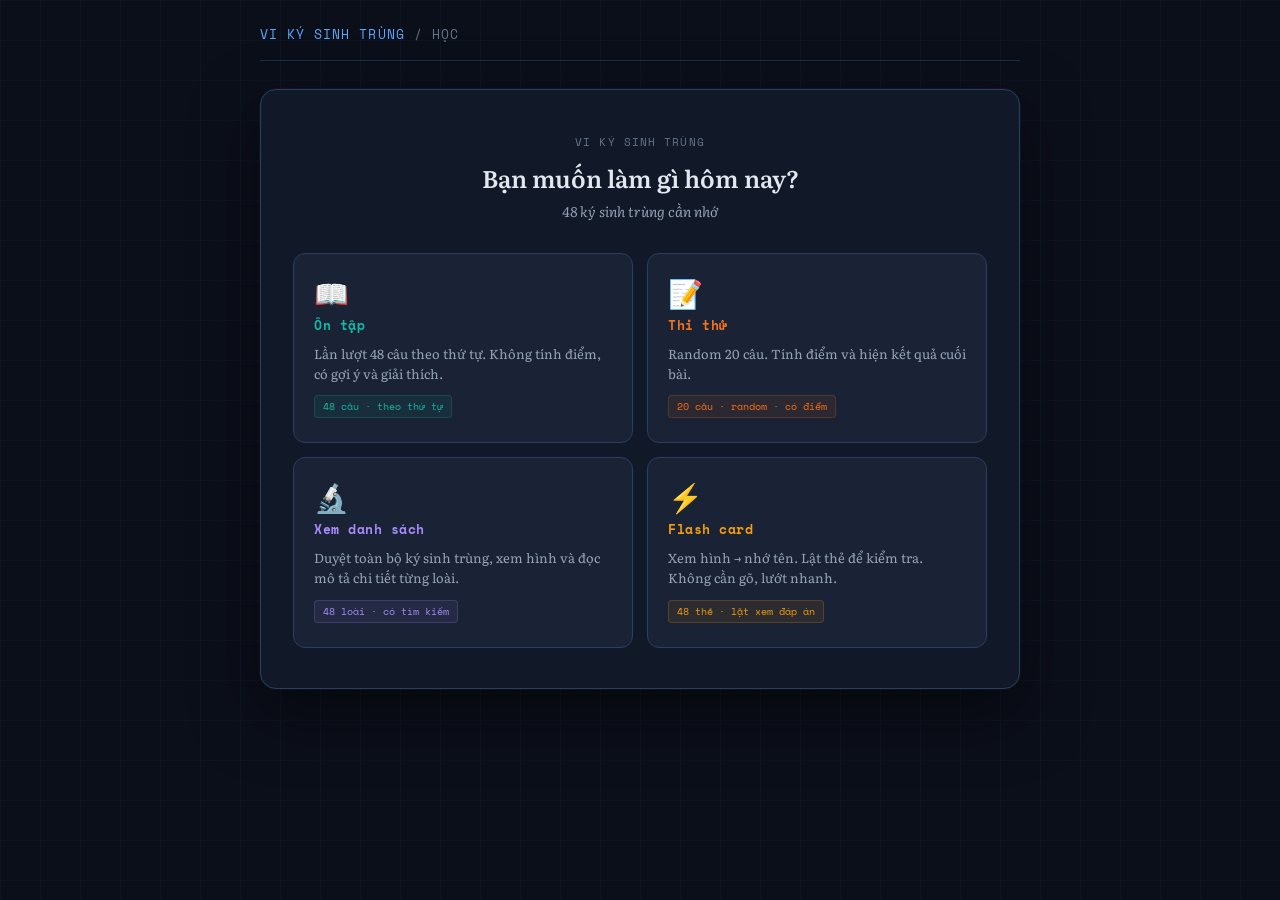
==== index.html @ 88c3eec2 "update" ====
<!DOCTYPE html>
<html lang="vi">
<head>
<meta charset="UTF-8">
<meta name="viewport" content="width=device-width, initial-scale=1.0">
<title>Vi Ký Sinh Trùng</title>
<link rel="preconnect" href="https://fonts.googleapis.com">
<link href="https://fonts.googleapis.com/css2?family=Space+Mono:wght@400;700&family=Literata:ital,wght@0,400;0,600;1,400&display=swap" rel="stylesheet">
<link rel="stylesheet" href="./assets/css/style.css">
</head>
<body>

<!-- ─── HEADER ─── -->
<header>
  <div class="logo">Vi Ký Sinh Trùng <span>/ Học</span></div>
  <div class="header-right">
    <button class="back-btn" id="back-btn" onclick="backToMenu()">← Quay lại</button>
    <span class="mode-pill" id="mode-pill"></span>
    <div class="progress-wrap" id="progress-wrap">
      <span class="progress-text" id="progress-text">0 / 0</span>
      <div class="progress-bar-outer">
        <div class="progress-bar-inner" id="progress-bar" style="width:0%"></div>
      </div>
    </div>
  </div>
</header>

<!-- ─── CARD ─── -->
<div class="card">

  <!-- LOADING -->
  <div class="loading" id="loading-msg">Đang tải câu hỏi...</div>

  <!-- ① HOME -->
  <div id="home-screen" style="display:none">
    <p class="home-eyebrow">Vi Ký Sinh Trùng</p>
    <h1 class="home-title">Bạn muốn làm gì hôm nay?</h1>
    <p class="home-sub">48 ký sinh trùng cần nhớ</p>
    <div class="home-cards">

      <div class="hc study" onclick="startMode('study')">
        <div class="hc-icon">📖</div>
        <div class="hc-name">Ôn tập</div>
        <div class="hc-desc">Lần lượt 48 câu theo thứ tự. Không tính điểm, có gợi ý và giải thích.</div>
        <div class="hc-tag">48 câu · theo thứ tự</div>
      </div>

      <div class="hc exam" onclick="startMode('exam')">
        <div class="hc-icon">📝</div>
        <div class="hc-name">Thi thử</div>
        <div class="hc-desc">Random 20 câu. Tính điểm và hiện kết quả cuối bài.</div>
        <div class="hc-tag">20 câu · random · có điểm</div>
      </div>

      <div class="hc browse" onclick="startBrowse()">
        <div class="hc-icon">🔬</div>
        <div class="hc-name">Xem danh sách</div>
        <div class="hc-desc">Duyệt toàn bộ ký sinh trùng, xem hình và đọc mô tả chi tiết từng loài.</div>
        <div class="hc-tag">48 loài · có tìm kiếm</div>
      </div>

      <div class="hc flash" onclick="startMode('flash')">
        <div class="hc-icon">⚡</div>
        <div class="hc-name">Flash card</div>
        <div class="hc-desc">Xem hình → nhớ tên. Lật thẻ để kiểm tra. Không cần gõ, lướt nhanh.</div>
        <div class="hc-tag">48 thẻ · lật xem đáp án</div>
      </div>

    </div>
  </div>

  <!-- ② QUIZ -->
  <div id="quiz-screen" style="display:none">
    <div class="card-top">
      <span class="badge" id="category-badge">—</span>
      <div class="attempt-dots">
        <div class="dot" id="dot-1"></div>
        <div class="dot" id="dot-2"></div>
      </div>
    </div>
    <div class="question-text" id="question-text">—</div>
    <div class="image-wrap">
      <img id="question-image" src="" alt="" onclick="openLightbox(this.src)">
      <div class="img-overlay"></div>
    </div>
    <div class="hint-text" id="hint-text"></div>
    <div class="input-area">
      <div class="input-label">Đáp án của bạn</div>
      <div class="input-row">
        <input type="text" id="answer-input" class="answer-input"
          placeholder="Nhập tên ký sinh trùng..."
          autocomplete="off" autocorrect="off" spellcheck="false">
        <button class="submit-btn" id="submit-btn" onclick="checkAnswer()">Kiểm tra</button>
      </div>
    </div>
    <div class="feedback-panel" id="feedback-panel">
      <div class="feedback-header">
        <span class="feedback-icon" id="feedback-icon"></span>
        <span class="feedback-label" id="feedback-label"></span>
      </div>
      <div class="correct-answer-line" id="correct-answer-line"></div>
      <div class="explanation-text"   id="explanation-text"></div>
    </div>
    <button class="next-btn" id="next-btn" onclick="nextQuestion()">Câu tiếp theo →</button>
  </div>

  <!-- ③ DONE -->
  <div id="done-screen">
    <p class="done-eyebrow" id="done-eyebrow"></p>
    <div id="done-study" style="display:none">
      <div class="study-done-icon">🎉</div>
      <div class="study-done-title">Hoàn thành 48 câu!</div>
      <div class="study-done-sub">Bạn đã xem qua tất cả ký sinh trùng.</div>
    </div>
    <div id="done-exam" style="display:none">
      <div class="exam-pct" id="exam-pct">0%</div>
      <div class="exam-fraction" id="exam-fraction">0 / 20 câu đúng</div>
      <div class="exam-bar-wrap"><div class="exam-bar" id="exam-bar"></div></div>
      <div class="exam-summary" id="exam-summary"></div>
    </div>
    <div class="done-actions">
      <button class="done-btn done-btn-primary" onclick="startMode(currentMode)">Làm lại</button>
      <button class="done-btn done-btn-outline" onclick="backToMenu()">← Về trang chủ</button>
    </div>
  </div>

  <!-- ④ BROWSE -->
  <div id="browse-screen" style="display:none">
    <div class="browse-toolbar">
      <div class="browse-search-wrap">
        <span class="browse-search-icon">🔍</span>
        <input type="text" class="browse-search" id="browse-search"
          placeholder="Tìm tên ký sinh trùng, danh mục..."
          autocomplete="off" oninput="renderBrowse()">
      </div>
      <div class="browse-cats" id="browse-cats"></div>
    </div>
    <div class="browse-count" id="browse-count"></div>
    <div class="browse-grid" id="browse-grid"></div>
  </div>

  <!-- ⑤ FLASH CARD -->
  <div id="flash-screen" style="display:none">
    <div class="card-top">
      <span class="badge" id="flash-badge">—</span>
      <span style="font-family:var(--mono);font-size:12px;color:var(--muted2)" id="flash-progress">1 / 48</span>
    </div>

    <div class="image-wrap" style="margin:16px 24px;cursor:pointer" onclick="flipFlash()" id="flash-img-wrap">
      <img id="flash-image" src="" alt="" style="max-height:300px">
      <div class="img-overlay"></div>
      <div id="flash-tap-hint" style="position:absolute;bottom:12px;right:14px;font-family:var(--mono);font-size:11px;color:rgba(255,255,255,0.35);pointer-events:none">nhấn để lật ↩</div>
    </div>

    <!-- Answer reveal -->
    <div id="flash-answer-wrap" style="margin:0 24px 8px;border-radius:10px;overflow:hidden;max-height:0;opacity:0;transition:max-height 0.4s ease,opacity 0.3s">
      <div style="background:rgba(167,139,250,0.07);border:1px solid rgba(167,139,250,0.2);padding:16px 20px">
        <div style="font-family:var(--mono);font-size:11px;letter-spacing:0.08em;text-transform:uppercase;color:var(--purple);margin-bottom:6px">Đáp án</div>
        <div id="flash-answer-name" style="font-family:var(--mono);font-size:18px;font-weight:700;color:var(--text);margin-bottom:6px"></div>
        <div id="flash-answer-hint" style="font-family:var(--serif);font-style:italic;font-size:13px;color:var(--amber)"></div>
        <div id="flash-answer-exp"  style="font-family:var(--serif);font-size:13px;color:var(--muted2);line-height:1.65;margin-top:10px;border-top:1px solid rgba(255,255,255,0.06);padding-top:10px;display:none"></div>
      </div>
    </div>

    <div style="padding:12px 24px 24px;display:flex;gap:10px">
      <button onclick="prevFlash()" style="flex:1;padding:11px;background:transparent;border:1px solid var(--bord2);border-radius:8px;font-family:var(--mono);font-size:13px;font-weight:700;color:var(--muted2);cursor:pointer;transition:border-color 0.2s,color 0.2s" onmouseover="this.style.borderColor='var(--acc2)';this.style.color='var(--acc2)'" onmouseout="this.style.borderColor='var(--bord2)';this.style.color='var(--muted2)'">← Trước</button>
      <button onclick="flipFlash()" id="flash-flip-btn" style="flex:1;padding:11px;background:rgba(167,139,250,0.1);border:1px solid rgba(167,139,250,0.3);border-radius:8px;font-family:var(--mono);font-size:13px;font-weight:700;color:var(--purple);cursor:pointer">↩ Lật thẻ</button>
      <button onclick="nextFlash()" style="flex:1;padding:11px;background:transparent;border:1px solid var(--bord2);border-radius:8px;font-family:var(--mono);font-size:13px;font-weight:700;color:var(--muted2);cursor:pointer;transition:border-color 0.2s,color 0.2s" onmouseover="this.style.borderColor='var(--acc2)';this.style.color='var(--acc2)'" onmouseout="this.style.borderColor='var(--bord2)';this.style.color='var(--muted2)'">Tiếp →</button>
    </div>
  </div>

</div><!-- /card -->

<!-- Detail modal (browse) -->
<div id="detail-modal" onclick="closeDetail(event)">
  <div class="detail-box">
    <img class="detail-img" id="detail-img" src="" alt="" onclick="openLightbox(this.src)">
    <div class="detail-body">
      <div class="detail-cat"  id="detail-cat"></div>
      <div class="detail-name" id="detail-name"></div>
      <div class="detail-hint" id="detail-hint"></div>
      <div class="detail-divider"></div>
      <div class="detail-explain" id="detail-explain"></div>
      <button class="detail-close" onclick="document.getElementById('detail-modal').classList.remove('open')">Đóng ✕</button>
    </div>
  </div>
</div>

<!-- Lightbox -->
<div id="lightbox" onclick="closeLightbox()">
  <button id="lightbox-close" onclick="closeLightbox()">ESC · Đóng</button>
  <img id="lightbox-img" src="" alt="">
</div>

<script src="./assets/js/main.js"></script>
</body>
</html>
---- assets/css/style.css ----
:root {
  --bg:      #0b0f1a;
  --surface: #111827;
  --surf2:   #1a2235;
  --border:  #1f2e47;
  --bord2:   #2a3f5f;
  --accent:  #3b82f6;
  --acc2:    #60a5fa;
  --green:   #22c55e;
  --red:     #ef4444;
  --amber:   #f59e0b;
  --teal:    #14b8a6;
  --coral:   #f97316;
  --purple:  #a78bfa;
  --text:    #e2e8f0;
  --muted:   #64748b;
  --muted2:  #94a3b8;
  --mono:    'Space Mono', monospace;
  --serif:   'Literata', Georgia, serif;
}
* { box-sizing: border-box; margin: 0; padding: 0; }
body {
  background: var(--bg); color: var(--text);
  font-family: var(--serif); min-height: 100vh;
  display: flex; flex-direction: column; align-items: center;
  padding: 24px 16px 48px;
}
body::before {
  content: ''; position: fixed; inset: 0;
  background-image: linear-gradient(var(--border) 1px,transparent 1px),linear-gradient(90deg,var(--border) 1px,transparent 1px);
  background-size: 40px 40px; opacity: 0.22; pointer-events: none; z-index: 0;
}

/* ─── HEADER ─── */
header {
  position: relative; z-index: 1;
  width: 100%; max-width: 760px;
  display: flex; align-items: center; justify-content: space-between;
  margin-bottom: 28px; padding-bottom: 16px;
  border-bottom: 1px solid var(--border);
}
.logo { font-family: var(--mono); font-size: 13px; color: var(--acc2); letter-spacing: 0.08em; text-transform: uppercase; }
.logo span { color: var(--muted); }
.header-right { display: flex; align-items: center; gap: 10px; }

/* back button – always in header */
.back-btn {
  display: none;
  font-family: var(--mono); font-size: 12px; font-weight: 700;
  letter-spacing: 0.04em; color: var(--muted2);
  background: transparent; border: 1px solid var(--bord2);
  border-radius: 6px; padding: 6px 14px; cursor: pointer;
  transition: border-color 0.2s, color 0.2s;
}
.back-btn:hover { border-color: var(--acc2); color: var(--acc2); }
.back-btn.visible { display: inline-flex; align-items: center; gap: 6px; }

.mode-pill {
  display: none; font-family: var(--mono); font-size: 11px; font-weight: 700;
  letter-spacing: 0.06em; text-transform: uppercase; padding: 4px 10px; border-radius: 4px;
}
.mode-pill.study  { color: var(--teal);   background: rgba(20,184,166,0.1); border: 1px solid rgba(20,184,166,0.25); }
.mode-pill.exam   { color: var(--coral);  background: rgba(249,115,22,0.1); border: 1px solid rgba(249,115,22,0.25); }
.mode-pill.browse { color: var(--purple); background: rgba(167,139,250,0.1); border: 1px solid rgba(167,139,250,0.25); }

.progress-wrap { display: none; align-items: center; gap: 10px; }
.progress-text { font-family: var(--mono); font-size: 12px; color: var(--muted2); }
.progress-bar-outer { width: 110px; height: 4px; background: var(--border); border-radius: 2px; overflow: hidden; }
.progress-bar-inner { height: 100%; background: var(--accent); border-radius: 2px; transition: width 0.5s ease; }

/* ─── CARD ─── */
.card {
  position: relative; z-index: 1;
  width: 100%; max-width: 760px;
  background: var(--surface); border: 1px solid var(--bord2);
  border-radius: 16px; overflow: hidden;
  box-shadow: 0 0 0 1px rgba(59,130,246,0.05), 0 24px 64px rgba(0,0,0,0.5);
}

/* ══════════════════════════════
   ① HOME SCREEN – 4 chức năng
══════════════════════════════ */
#home-screen { padding: 44px 32px 40px; display: flex; flex-direction: column; align-items: center; }
.home-eyebrow { font-family: var(--mono); font-size: 11px; letter-spacing: 0.1em; text-transform: uppercase; color: var(--muted); margin-bottom: 10px; }
.home-title   { font-family: var(--serif); font-size: 24px; font-weight: 600; color: var(--text); margin-bottom: 6px; text-align: center; }
.home-sub     { font-family: var(--serif); font-style: italic; font-size: 14px; color: var(--muted2); margin-bottom: 32px; text-align: center; }

.home-cards { display: grid; grid-template-columns: 1fr 1fr; gap: 14px; width: 100%; }

.hc {
  background: var(--surf2); border: 1px solid var(--bord2); border-radius: 12px;
  padding: 24px 20px; cursor: pointer;
  transition: border-color 0.2s, transform 0.15s, box-shadow 0.2s;
  display: flex; flex-direction: column; gap: 9px;
}
.hc:hover { transform: translateY(-2px); box-shadow: 0 10px 28px rgba(0,0,0,0.35); }
.hc.study:hover  { border-color: var(--teal); }
.hc.exam:hover   { border-color: var(--coral); }
.hc.browse:hover { border-color: var(--purple); }
.hc.flash:hover  { border-color: var(--amber); }

.hc-icon { font-size: 28px; line-height: 1; }
.hc-name { font-family: var(--mono); font-size: 13px; font-weight: 700; letter-spacing: 0.04em; }
.hc.study  .hc-name { color: var(--teal); }
.hc.exam   .hc-name { color: var(--coral); }
.hc.browse .hc-name { color: var(--purple); }
.hc.flash  .hc-name { color: var(--amber); }
.hc-desc { font-family: var(--serif); font-size: 13px; color: var(--muted2); line-height: 1.55; }
.hc-tag  { font-family: var(--mono); font-size: 10px; padding: 3px 8px; border-radius: 4px; align-self: flex-start; margin-top: 2px; }
.hc.study  .hc-tag { color: var(--teal);   background: rgba(20,184,166,0.08);  border: 1px solid rgba(20,184,166,0.2); }
.hc.exam   .hc-tag { color: var(--coral);  background: rgba(249,115,22,0.08);  border: 1px solid rgba(249,115,22,0.2); }
.hc.browse .hc-tag { color: var(--purple); background: rgba(167,139,250,0.08); border: 1px solid rgba(167,139,250,0.2); }
.hc.flash  .hc-tag { color: var(--amber);  background: rgba(245,158,11,0.08);  border: 1px solid rgba(245,158,11,0.2); }

/* ══════════════════════════════
   ② QUIZ SCREEN
══════════════════════════════ */
.card-top { padding: 16px 24px 0; display: flex; align-items: center; justify-content: space-between; }
.badge { font-family: var(--mono); font-size: 11px; letter-spacing: 0.06em; text-transform: uppercase; color: var(--acc2); background: rgba(59,130,246,0.1); border: 1px solid rgba(59,130,246,0.2); padding: 4px 10px; border-radius: 4px; }
.attempt-dots { display: flex; gap: 6px; }
.dot { width: 8px; height: 8px; border-radius: 50%; background: var(--bord2); transition: background 0.3s; }
.dot.wrong   { background: var(--red); }
.dot.correct { background: var(--green); }

.question-text { padding: 20px 24px 16px; font-family: var(--serif); font-size: 18px; font-weight: 600; color: var(--text); line-height: 1.4; }

.image-wrap {
  margin: 0 24px; border-radius: 10px; overflow: hidden;
  border: 1px solid var(--bord2); background: #0a1020;
  min-height: 240px; display: flex; align-items: center; justify-content: center; position: relative;
}
.image-wrap img { width: 100%; height: auto; max-height: 320px; object-fit: contain; display: block; cursor: zoom-in; }
.img-overlay { position: absolute; inset: 0; background: linear-gradient(to bottom,transparent 60%,rgba(11,15,26,0.35) 100%); pointer-events: none; }

.hint-text { font-family: var(--serif); font-style: italic; font-size: 13px; color: var(--amber); padding: 10px 24px 0; min-height: 28px; opacity: 0; transition: opacity 0.4s; }
.hint-text.visible { opacity: 1; }

.input-area { padding: 16px 24px; }
.input-label { font-family: var(--mono); font-size: 11px; color: var(--muted); letter-spacing: 0.08em; text-transform: uppercase; margin-bottom: 10px; }
.input-row { display: flex; gap: 10px; }

.answer-input {
  flex: 1; background: var(--surf2); border: 1px solid var(--bord2); border-radius: 8px;
  padding: 12px 16px; font-family: var(--mono); font-size: 14px; color: var(--text);
  outline: none; transition: border-color 0.2s, box-shadow 0.2s;
}
.answer-input:focus      { border-color: var(--accent); box-shadow: 0 0 0 3px rgba(59,130,246,0.15); }
.answer-input.st-correct { border-color: var(--green);  box-shadow: 0 0 0 3px rgba(34,197,94,0.15); color: var(--green); }
.answer-input.st-wrong   { border-color: var(--red);    box-shadow: 0 0 0 3px rgba(239,68,68,0.15); }

.submit-btn {
  background: var(--accent); color: #fff; border: none; border-radius: 8px;
  padding: 12px 24px; font-family: var(--mono); font-size: 13px; font-weight: 700;
  letter-spacing: 0.04em; cursor: pointer; white-space: nowrap; transition: background 0.2s, transform 0.1s;
}
.submit-btn:hover    { background: #2563eb; }
.submit-btn:active   { transform: scale(0.97); }
.submit-btn:disabled { background: var(--bord2); color: var(--muted); cursor: not-allowed; }

.feedback-panel { margin: 0 24px 4px; border-radius: 10px; max-height: 0; overflow: hidden; opacity: 0; transition: max-height 0.45s ease, opacity 0.35s; }
.feedback-panel.visible    { max-height: 320px; opacity: 1; }
.feedback-panel.fp-correct { background: rgba(34,197,94,0.07);  border: 1px solid rgba(34,197,94,0.22); }
.feedback-panel.fp-wrong   { background: rgba(239,68,68,0.07);  border: 1px solid rgba(239,68,68,0.2); }
.feedback-header { padding: 12px 16px 6px; display: flex; align-items: center; gap: 8px; }
.feedback-icon  { font-size: 15px; line-height: 1; }
.feedback-label { font-family: var(--mono); font-size: 12px; font-weight: 700; letter-spacing: 0.06em; text-transform: uppercase; }
.fp-correct .feedback-label { color: var(--green); }
.fp-wrong   .feedback-label { color: var(--red); }
.correct-answer-line { padding: 0 16px 8px; font-family: var(--mono); font-size: 14px; color: var(--muted2); display: none; }
.correct-answer-line strong { color: #fff; font-weight: 700; }
.explanation-text { padding: 8px 16px 14px; font-family: var(--serif); font-size: 14px; line-height: 1.7; color: var(--muted2); border-top: 1px solid rgba(255,255,255,0.06); display: none; }

.next-btn {
  display: none; width: calc(100% - 48px); margin: 8px 24px 24px; padding: 13px;
  background: transparent; border: 1px solid var(--accent); border-radius: 8px;
  color: var(--acc2); font-family: var(--mono); font-size: 13px; font-weight: 700;
  letter-spacing: 0.06em; cursor: pointer; transition: background 0.2s; text-align: center;
}
.next-btn:hover { background: rgba(59,130,246,0.1); }
.next-btn.visible { display: block; }

/* ══════════════════════════════
   ③ DONE SCREEN
══════════════════════════════ */
#done-screen { display: none; flex-direction: column; align-items: center; padding: 48px 32px; text-align: center; }
#done-screen.visible { display: flex; }
.done-eyebrow { font-family: var(--mono); font-size: 11px; letter-spacing: 0.1em; text-transform: uppercase; color: var(--muted); margin-bottom: 20px; }
.study-done-icon  { font-size: 52px; line-height: 1; margin-bottom: 14px; }
.study-done-title { font-family: var(--serif); font-size: 22px; font-weight: 600; color: var(--teal); margin-bottom: 8px; }
.study-done-sub   { font-family: var(--serif); font-style: italic; font-size: 15px; color: var(--muted2); margin-bottom: 32px; }
.exam-pct      { font-family: var(--mono); font-size: 68px; font-weight: 700; line-height: 1; margin-bottom: 6px; }
.exam-fraction { font-family: var(--mono); font-size: 13px; color: var(--muted); letter-spacing: 0.06em; margin-bottom: 20px; }
.exam-bar-wrap { width: 240px; height: 8px; background: var(--bord2); border-radius: 4px; overflow: hidden; margin-bottom: 28px; }
.exam-bar      { height: 100%; border-radius: 4px; width: 0; transition: width 1s ease; }
.exam-bar.good { background: var(--green); }
.exam-bar.ok   { background: var(--amber); }
.exam-bar.bad  { background: var(--red); }
.exam-summary  { font-family: var(--serif); font-size: 15px; color: var(--muted2); line-height: 1.6; margin-bottom: 32px; }
.exam-summary strong { color: var(--text); }
.done-actions { display: flex; gap: 12px; flex-wrap: wrap; justify-content: center; }
.done-btn { padding: 12px 24px; border-radius: 8px; font-family: var(--mono); font-size: 13px; font-weight: 700; letter-spacing: 0.04em; cursor: pointer; border: 1px solid transparent; transition: background 0.2s, border-color 0.2s, color 0.2s; }
.done-btn-primary { background: var(--accent); color: #fff; }
.done-btn-primary:hover { background: #2563eb; }
.done-btn-outline { background: transparent; color: var(--muted2); border-color: var(--bord2); }
.done-btn-outline:hover { border-color: var(--acc2); color: var(--acc2); }

/* ══════════════════════════════
   ④ BROWSE SCREEN – Xem danh sách
══════════════════════════════ */
#browse-screen { display: none; }

.browse-toolbar {
  padding: 16px 20px 12px;
  border-bottom: 1px solid var(--border);
  display: flex; flex-direction: column; gap: 10px;
}
.browse-search-wrap { position: relative; }
.browse-search-icon { position: absolute; left: 10px; top: 50%; transform: translateY(-50%); font-size: 13px; opacity: 0.4; pointer-events: none; }
.browse-search {
  width: 100%; background: var(--surf2); border: 1px solid var(--bord2);
  border-radius: 8px; padding: 9px 12px 9px 34px;
  font-family: var(--mono); font-size: 13px; color: var(--text); outline: none;
  transition: border-color 0.2s;
}
.browse-search:focus { border-color: var(--purple); }

.browse-cats { display: flex; gap: 6px; flex-wrap: wrap; }
.bcat-chip {
  font-family: var(--mono); font-size: 10px; padding: 3px 10px; border-radius: 20px;
  border: 1px solid var(--bord2); background: transparent; color: var(--muted2);
  cursor: pointer; transition: all 0.15s; white-space: nowrap;
}
.bcat-chip:hover  { border-color: var(--purple); color: var(--purple); }
.bcat-chip.active { background: rgba(167,139,250,0.12); border-color: var(--purple); color: var(--purple); }

.browse-count { font-family: var(--mono); font-size: 11px; color: var(--muted); padding: 0 20px 10px; }

.browse-grid {
  display: grid; grid-template-columns: repeat(2, 1fr); gap: 0;
  max-height: 560px; overflow-y: auto;
  scrollbar-width: thin; scrollbar-color: var(--bord2) transparent;
}
.browse-grid::-webkit-scrollbar { width: 4px; }
.browse-grid::-webkit-scrollbar-thumb { background: var(--bord2); border-radius: 2px; }

.browse-item {
  padding: 14px 18px; border-bottom: 1px solid var(--border);
  border-right: 1px solid var(--border);
  cursor: pointer; transition: background 0.15s;
  display: flex; gap: 12px; align-items: flex-start;
}
.browse-item:nth-child(2n) { border-right: none; }
.browse-item:hover { background: var(--surf2); }

.bi-thumb {
  width: 52px; height: 52px; flex-shrink: 0;
  border-radius: 6px; overflow: hidden; background: #0a1020;
  border: 1px solid var(--bord2);
  display: flex; align-items: center; justify-content: center;
}
.bi-thumb img { width: 100%; height: 100%; object-fit: cover; }

.bi-info { flex: 1; min-width: 0; }
.bi-name {
  font-family: var(--mono); font-size: 12px; font-weight: 700;
  color: var(--text); margin-bottom: 3px;
  white-space: nowrap; overflow: hidden; text-overflow: ellipsis;
}
.bi-name mark { background: rgba(167,139,250,0.2); color: var(--purple); border-radius: 2px; padding: 0 1px; }
.bi-cat  { font-family: var(--mono); font-size: 10px; color: var(--muted); }
.bi-num  { font-family: var(--mono); font-size: 10px; color: var(--muted); margin-right: 4px; flex-shrink: 0; margin-top: 2px; }

/* ── Detail modal (trong browse) ── */
#detail-modal {
  display: none; position: fixed; inset: 0; z-index: 999;
  background: rgba(0,0,0,0.85); align-items: center; justify-content: center;
}
#detail-modal.open { display: flex; }
.detail-box {
  background: var(--surface); border: 1px solid var(--bord2); border-radius: 16px;
  width: 100%; max-width: 520px; max-height: 90vh; overflow-y: auto;
  margin: 16px; animation: fadeUp 0.25s ease;
  scrollbar-width: thin; scrollbar-color: var(--bord2) transparent;
}
.detail-box::-webkit-scrollbar { width: 4px; }
.detail-box::-webkit-scrollbar-thumb { background: var(--bord2); border-radius: 2px; }
.detail-img { width: 100%; max-height: 280px; object-fit: contain; background: #0a1020; border-radius: 12px 12px 0 0; display: block; }
.detail-body { padding: 20px 24px 28px; }
.detail-cat  { font-family: var(--mono); font-size: 10px; letter-spacing: 0.08em; text-transform: uppercase; color: var(--purple); margin-bottom: 8px; }
.detail-name { font-family: var(--serif); font-size: 22px; font-weight: 600; color: var(--text); margin-bottom: 6px; line-height: 1.3; }
.detail-hint { font-family: var(--serif); font-style: italic; font-size: 13px; color: var(--amber); margin-bottom: 14px; }
.detail-divider { height: 1px; background: var(--border); margin-bottom: 14px; }
.detail-explain { font-family: var(--serif); font-size: 14px; line-height: 1.75; color: var(--muted2); }
.detail-explain.empty { color: var(--muted); font-style: italic; }
.detail-close {
  width: 100%; margin-top: 20px; padding: 11px;
  background: transparent; border: 1px solid var(--bord2); border-radius: 8px;
  font-family: var(--mono); font-size: 12px; font-weight: 700; letter-spacing: 0.06em;
  color: var(--muted2); cursor: pointer; transition: border-color 0.2s, color 0.2s;
}
.detail-close:hover { border-color: var(--acc2); color: var(--acc2); }

/* ══════════════════════════════
   LIGHTBOX
══════════════════════════════ */
#lightbox {
  display: none; position: fixed; inset: 0; z-index: 9999;
  background: rgba(0,0,0,0.93); align-items: center; justify-content: center; cursor: zoom-out;
}
#lightbox.open { display: flex; }
#lightbox img { max-width: 92vw; max-height: 88vh; object-fit: contain; border-radius: 8px; box-shadow: 0 32px 80px rgba(0,0,0,0.7); }
#lightbox-close {
  position: fixed; top: 20px; right: 24px; z-index: 10000;
  font-family: var(--mono); font-size: 12px; font-weight: 700; letter-spacing: 0.06em;
  color: rgba(255,255,255,0.5); background: rgba(255,255,255,0.08);
  border: 1px solid rgba(255,255,255,0.15); border-radius: 6px; padding: 6px 12px;
  cursor: pointer; transition: color 0.15s, background 0.15s;
}
#lightbox-close:hover { color: #fff; background: rgba(255,255,255,0.15); }

/* ── Animations ── */
@keyframes shake { 0%,100%{transform:translateX(0)} 20%{transform:translateX(-6px)} 40%{transform:translateX(6px)} 60%{transform:translateX(-4px)} 80%{transform:translateX(4px)} }
.shake { animation: shake 0.35s ease; }
@keyframes fadeUp { from{opacity:0;transform:translateY(14px)} to{opacity:1;transform:translateY(0)} }
.fade-up { animation: fadeUp 0.35s ease forwards; }

.loading { padding: 56px; text-align: center; font-family: var(--mono); font-size: 14px; color: var(--muted); }

@media (max-width: 520px) {
  .home-cards  { grid-template-columns: 1fr; }
  .browse-grid { grid-template-columns: 1fr; }
  .browse-grid .browse-item { border-right: none; }
  .exam-pct    { font-size: 52px; }
}
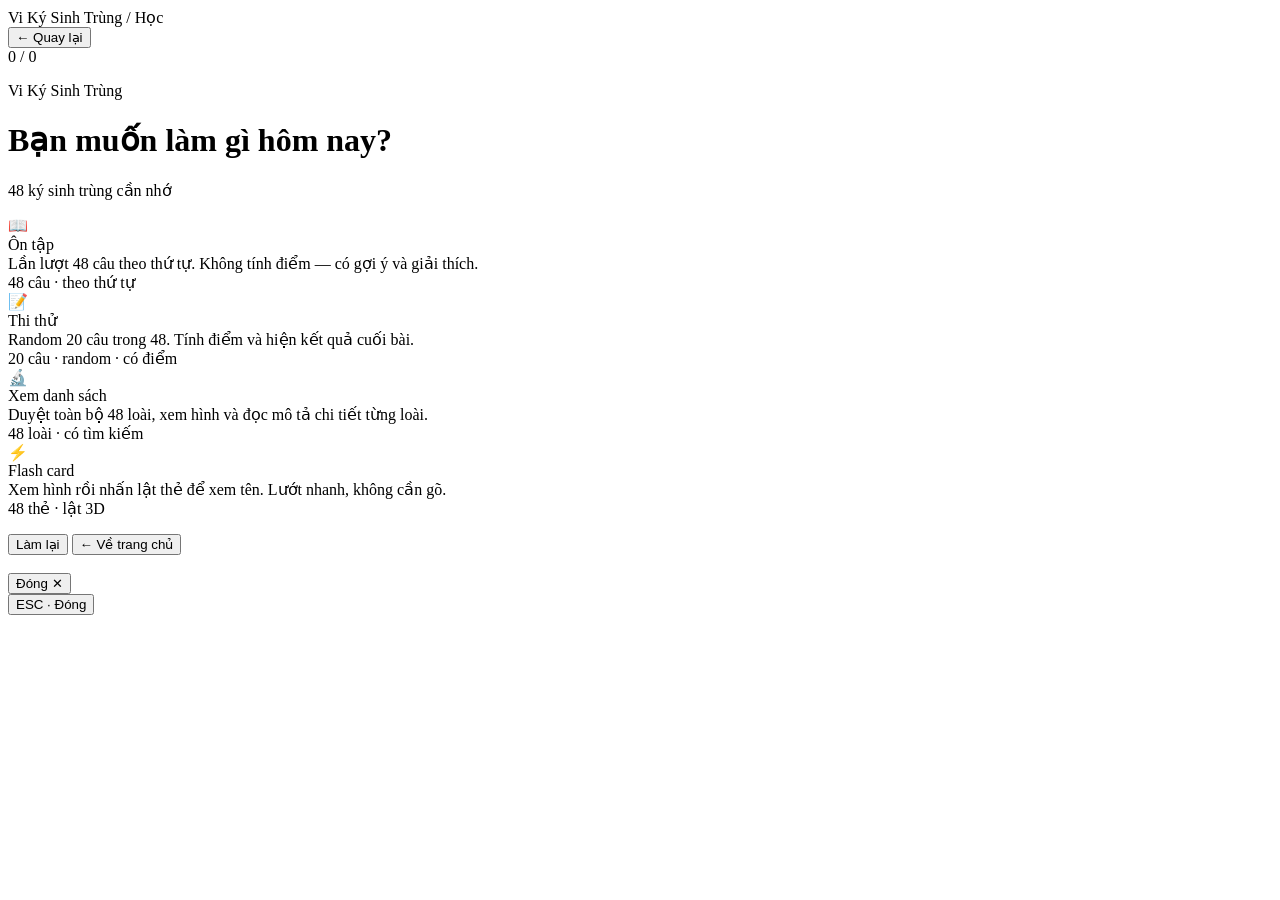
==== commit a93ca38c: "Update index.html" ====
--- a/index.html
+++ b/index.html
@@ -1,16 +1,18 @@
 <!DOCTYPE html>
 <html lang="vi">
 <head>
-<meta charset="UTF-8">
-<meta name="viewport" content="width=device-width, initial-scale=1.0">
-<title>Vi Ký Sinh Trùng</title>
-<link rel="preconnect" href="https://fonts.googleapis.com">
-<link href="https://fonts.googleapis.com/css2?family=Space+Mono:wght@400;700&family=Literata:ital,wght@0,400;0,600;1,400&display=swap" rel="stylesheet">
-<link rel="stylesheet" href="./assets/css/style.css">
+  <meta charset="UTF-8">
+  <meta name="viewport" content="width=device-width, initial-scale=1.0">
+  <title>Vi Ký Sinh Trùng</title>
+  <link rel="preconnect" href="https://fonts.googleapis.com">
+  <link href="https://fonts.googleapis.com/css2?family=Space+Mono:wght@400;700&family=Literata:ital,wght@0,400;0,600;1,400&display=swap" rel="stylesheet">
+  <link rel="stylesheet" href="./assets/css/main.css">
 </head>
 <body>
 
-<!-- ─── HEADER ─── -->
+<!-- ═══════════════════════════════════
+     HEADER
+═══════════════════════════════════ -->
 <header>
   <div class="logo">Vi Ký Sinh Trùng <span>/ Học</span></div>
   <div class="header-right">
@@ -25,51 +27,52 @@
   </div>
 </header>
 
-<!-- ─── CARD ─── -->
+<!-- ═══════════════════════════════════
+     CARD
+═══════════════════════════════════ -->
 <div class="card">
 
-  <!-- LOADING -->
+  <!-- Loading -->
   <div class="loading" id="loading-msg">Đang tải câu hỏi...</div>
 
-  <!-- ① HOME -->
+  <!-- ① HOME SCREEN -->
   <div id="home-screen" style="display:none">
     <p class="home-eyebrow">Vi Ký Sinh Trùng</p>
     <h1 class="home-title">Bạn muốn làm gì hôm nay?</h1>
     <p class="home-sub">48 ký sinh trùng cần nhớ</p>
+
     <div class="home-cards">
-
       <div class="hc study" onclick="startMode('study')">
         <div class="hc-icon">📖</div>
         <div class="hc-name">Ôn tập</div>
-        <div class="hc-desc">Lần lượt 48 câu theo thứ tự. Không tính điểm, có gợi ý và giải thích.</div>
+        <div class="hc-desc">Lần lượt 48 câu theo thứ tự. Không tính điểm — có gợi ý và giải thích.</div>
         <div class="hc-tag">48 câu · theo thứ tự</div>
       </div>
 
       <div class="hc exam" onclick="startMode('exam')">
         <div class="hc-icon">📝</div>
         <div class="hc-name">Thi thử</div>
-        <div class="hc-desc">Random 20 câu. Tính điểm và hiện kết quả cuối bài.</div>
+        <div class="hc-desc">Random 20 câu trong 48. Tính điểm và hiện kết quả cuối bài.</div>
         <div class="hc-tag">20 câu · random · có điểm</div>
       </div>
 
-      <div class="hc browse" onclick="startBrowse()">
+      <div class="hc browse" onclick="startMode('browse')">
         <div class="hc-icon">🔬</div>
         <div class="hc-name">Xem danh sách</div>
-        <div class="hc-desc">Duyệt toàn bộ ký sinh trùng, xem hình và đọc mô tả chi tiết từng loài.</div>
+        <div class="hc-desc">Duyệt toàn bộ 48 loài, xem hình và đọc mô tả chi tiết từng loài.</div>
         <div class="hc-tag">48 loài · có tìm kiếm</div>
       </div>
 
       <div class="hc flash" onclick="startMode('flash')">
         <div class="hc-icon">⚡</div>
         <div class="hc-name">Flash card</div>
-        <div class="hc-desc">Xem hình → nhớ tên. Lật thẻ để kiểm tra. Không cần gõ, lướt nhanh.</div>
-        <div class="hc-tag">48 thẻ · lật xem đáp án</div>
-      </div>
-
-    </div>
-  </div>
-
-  <!-- ② QUIZ -->
+        <div class="hc-desc">Xem hình rồi nhấn lật thẻ để xem tên. Lướt nhanh, không cần gõ.</div>
+        <div class="hc-tag">48 thẻ · lật 3D</div>
+      </div>
+    </div>
+  </div>
+
+  <!-- ② QUIZ SCREEN -->
   <div id="quiz-screen" style="display:none">
     <div class="card-top">
       <span class="badge" id="category-badge">—</span>
@@ -78,21 +81,28 @@
         <div class="dot" id="dot-2"></div>
       </div>
     </div>
+
     <div class="question-text" id="question-text">—</div>
+
     <div class="image-wrap">
       <img id="question-image" src="" alt="" onclick="openLightbox(this.src)">
       <div class="img-overlay"></div>
     </div>
+
     <div class="hint-text" id="hint-text"></div>
+
     <div class="input-area">
       <div class="input-label">Đáp án của bạn</div>
       <div class="input-row">
-        <input type="text" id="answer-input" class="answer-input"
+        <input
+          type="text" id="answer-input" class="answer-input"
           placeholder="Nhập tên ký sinh trùng..."
-          autocomplete="off" autocorrect="off" spellcheck="false">
+          autocomplete="off" autocorrect="off" spellcheck="false"
+        >
         <button class="submit-btn" id="submit-btn" onclick="checkAnswer()">Kiểm tra</button>
       </div>
     </div>
+
     <div class="feedback-panel" id="feedback-panel">
       <div class="feedback-header">
         <span class="feedback-icon" id="feedback-icon"></span>
@@ -101,37 +111,45 @@
       <div class="correct-answer-line" id="correct-answer-line"></div>
       <div class="explanation-text"   id="explanation-text"></div>
     </div>
+
     <button class="next-btn" id="next-btn" onclick="nextQuestion()">Câu tiếp theo →</button>
   </div>
 
-  <!-- ③ DONE -->
+  <!-- ③ DONE SCREEN -->
   <div id="done-screen">
     <p class="done-eyebrow" id="done-eyebrow"></p>
+
     <div id="done-study" style="display:none">
       <div class="study-done-icon">🎉</div>
       <div class="study-done-title">Hoàn thành 48 câu!</div>
       <div class="study-done-sub">Bạn đã xem qua tất cả ký sinh trùng.</div>
     </div>
+
     <div id="done-exam" style="display:none">
       <div class="exam-pct" id="exam-pct">0%</div>
       <div class="exam-fraction" id="exam-fraction">0 / 20 câu đúng</div>
-      <div class="exam-bar-wrap"><div class="exam-bar" id="exam-bar"></div></div>
+      <div class="exam-bar-wrap">
+        <div class="exam-bar" id="exam-bar"></div>
+      </div>
       <div class="exam-summary" id="exam-summary"></div>
     </div>
+
     <div class="done-actions">
       <button class="done-btn done-btn-primary" onclick="startMode(currentMode)">Làm lại</button>
       <button class="done-btn done-btn-outline" onclick="backToMenu()">← Về trang chủ</button>
     </div>
   </div>
 
-  <!-- ④ BROWSE -->
+  <!-- ④ BROWSE SCREEN -->
   <div id="browse-screen" style="display:none">
     <div class="browse-toolbar">
       <div class="browse-search-wrap">
         <span class="browse-search-icon">🔍</span>
-        <input type="text" class="browse-search" id="browse-search"
+        <input
+          type="text" class="browse-search" id="browse-search"
           placeholder="Tìm tên ký sinh trùng, danh mục..."
-          autocomplete="off" oninput="renderBrowse()">
+          autocomplete="off" oninput="renderBrowse()"
+        >
       </div>
       <div class="browse-cats" id="browse-cats"></div>
     </div>
@@ -139,49 +157,58 @@
     <div class="browse-grid" id="browse-grid"></div>
   </div>
 
-  <!-- ⑤ FLASH CARD -->
+  <!-- ⑤ FLASH CARD SCREEN -->
   <div id="flash-screen" style="display:none">
-    <div class="card-top">
+
+    <div class="flash-header">
       <span class="badge" id="flash-badge">—</span>
-      <span style="font-family:var(--mono);font-size:12px;color:var(--muted2)" id="flash-progress">1 / 48</span>
-    </div>
-
-    <div class="image-wrap" style="margin:16px 24px;cursor:pointer" onclick="flipFlash()" id="flash-img-wrap">
-      <img id="flash-image" src="" alt="" style="max-height:300px">
-      <div class="img-overlay"></div>
-      <div id="flash-tap-hint" style="position:absolute;bottom:12px;right:14px;font-family:var(--mono);font-size:11px;color:rgba(255,255,255,0.35);pointer-events:none">nhấn để lật ↩</div>
-    </div>
-
-    <!-- Answer reveal -->
-    <div id="flash-answer-wrap" style="margin:0 24px 8px;border-radius:10px;overflow:hidden;max-height:0;opacity:0;transition:max-height 0.4s ease,opacity 0.3s">
-      <div style="background:rgba(167,139,250,0.07);border:1px solid rgba(167,139,250,0.2);padding:16px 20px">
-        <div style="font-family:var(--mono);font-size:11px;letter-spacing:0.08em;text-transform:uppercase;color:var(--purple);margin-bottom:6px">Đáp án</div>
-        <div id="flash-answer-name" style="font-family:var(--mono);font-size:18px;font-weight:700;color:var(--text);margin-bottom:6px"></div>
-        <div id="flash-answer-hint" style="font-family:var(--serif);font-style:italic;font-size:13px;color:var(--amber)"></div>
-        <div id="flash-answer-exp"  style="font-family:var(--serif);font-size:13px;color:var(--muted2);line-height:1.65;margin-top:10px;border-top:1px solid rgba(255,255,255,0.06);padding-top:10px;display:none"></div>
-      </div>
-    </div>
-
-    <div style="padding:12px 24px 24px;display:flex;gap:10px">
-      <button onclick="prevFlash()" style="flex:1;padding:11px;background:transparent;border:1px solid var(--bord2);border-radius:8px;font-family:var(--mono);font-size:13px;font-weight:700;color:var(--muted2);cursor:pointer;transition:border-color 0.2s,color 0.2s" onmouseover="this.style.borderColor='var(--acc2)';this.style.color='var(--acc2)'" onmouseout="this.style.borderColor='var(--bord2)';this.style.color='var(--muted2)'">← Trước</button>
-      <button onclick="flipFlash()" id="flash-flip-btn" style="flex:1;padding:11px;background:rgba(167,139,250,0.1);border:1px solid rgba(167,139,250,0.3);border-radius:8px;font-family:var(--mono);font-size:13px;font-weight:700;color:var(--purple);cursor:pointer">↩ Lật thẻ</button>
-      <button onclick="nextFlash()" style="flex:1;padding:11px;background:transparent;border:1px solid var(--bord2);border-radius:8px;font-family:var(--mono);font-size:13px;font-weight:700;color:var(--muted2);cursor:pointer;transition:border-color 0.2s,color 0.2s" onmouseover="this.style.borderColor='var(--acc2)';this.style.color='var(--acc2)'" onmouseout="this.style.borderColor='var(--bord2)';this.style.color='var(--muted2)'">Tiếp →</button>
-    </div>
+      <span class="flash-counter" id="flash-counter">1 / 48</span>
+    </div>
+
+    <!-- Thẻ lật 3D -->
+    <div class="flash-scene" onclick="flipFlash()">
+      <div class="flash-card-inner" id="flash-card-inner">
+
+        <!-- Mặt trước: hình ảnh -->
+        <div class="flash-face flash-front">
+          <img id="flash-image" src="" alt="">
+          <div class="flash-front-hint">nhấn để lật ↩</div>
+        </div>
+
+        <!-- Mặt sau: đáp án -->
+        <div class="flash-face flash-back">
+          <div class="flash-back-cat"     id="flash-back-cat"></div>
+          <div class="flash-back-name"    id="flash-back-name"></div>
+          <div class="flash-back-hint"    id="flash-back-hint"></div>
+          <div class="flash-back-divider" id="flash-back-divider"></div>
+          <div class="flash-back-exp"     id="flash-back-exp"></div>
+        </div>
+
+      </div>
+    </div>
+
+    <!-- Điều hướng -->
+    <div class="flash-nav">
+      <button class="flash-nav-btn" onclick="prevFlash(); event.stopPropagation()">← Trước</button>
+      <button class="flash-nav-btn flip-btn" onclick="flipFlash(); event.stopPropagation()">↩ Lật thẻ</button>
+      <button class="flash-nav-btn" onclick="nextFlash(); event.stopPropagation()">Tiếp →</button>
+    </div>
+
   </div>
 
 </div><!-- /card -->
 
-<!-- Detail modal (browse) -->
-<div id="detail-modal" onclick="closeDetail(event)">
+<!-- Detail Modal (browse) -->
+<div id="detail-modal" onclick="if(event.target===this) closeDetailModal()">
   <div class="detail-box">
     <img class="detail-img" id="detail-img" src="" alt="" onclick="openLightbox(this.src)">
     <div class="detail-body">
-      <div class="detail-cat"  id="detail-cat"></div>
-      <div class="detail-name" id="detail-name"></div>
-      <div class="detail-hint" id="detail-hint"></div>
+      <div class="detail-cat"     id="detail-cat"></div>
+      <div class="detail-name"    id="detail-name"></div>
+      <div class="detail-hint"    id="detail-hint"></div>
       <div class="detail-divider"></div>
       <div class="detail-explain" id="detail-explain"></div>
-      <button class="detail-close" onclick="document.getElementById('detail-modal').classList.remove('open')">Đóng ✕</button>
+      <button class="detail-close" onclick="closeDetailModal()">Đóng ✕</button>
     </div>
   </div>
 </div>
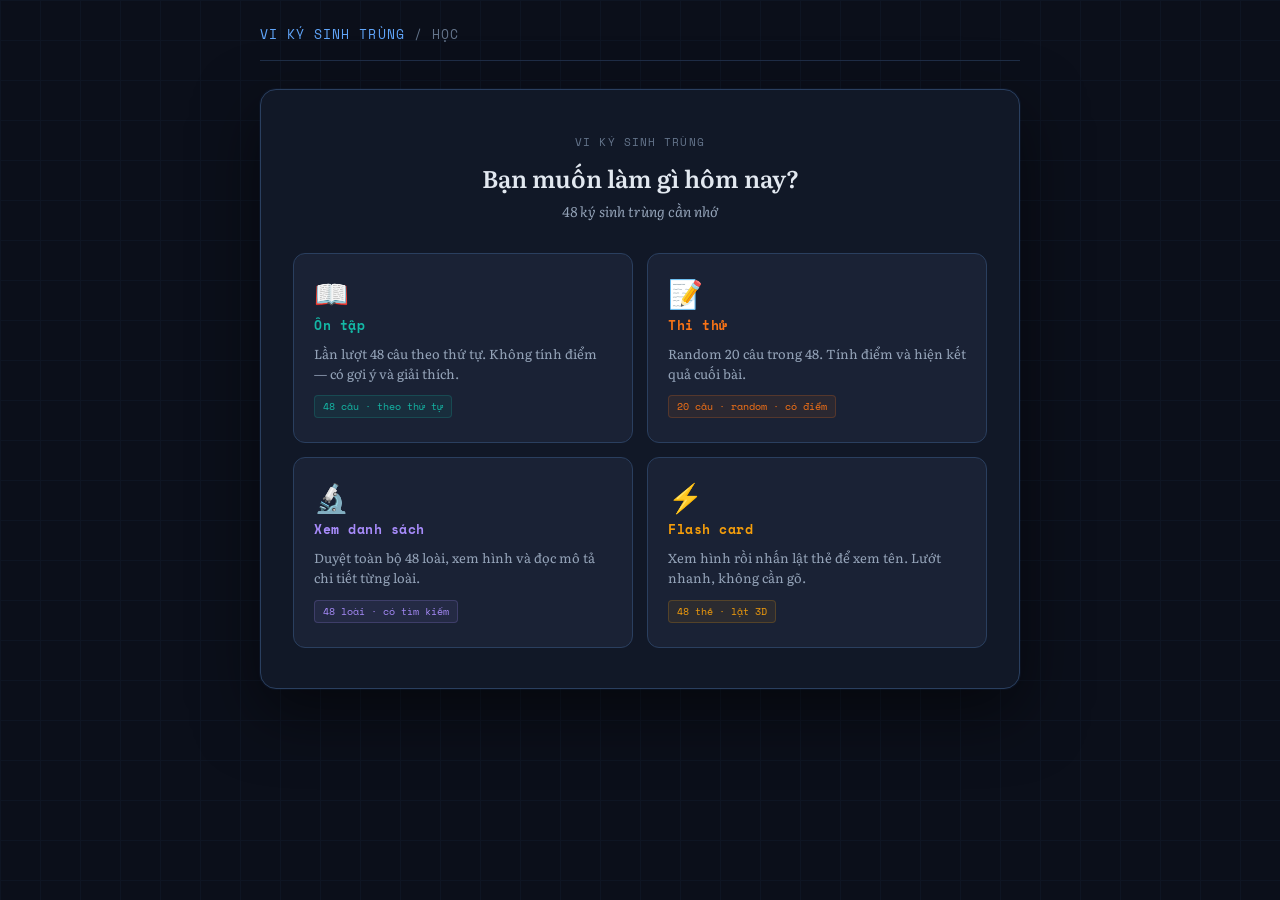
==== commit 7962ea6e: "Update index.html" ====
--- a/index.html
+++ b/index.html
@@ -6,7 +6,7 @@
   <title>Vi Ký Sinh Trùng</title>
   <link rel="preconnect" href="https://fonts.googleapis.com">
   <link href="https://fonts.googleapis.com/css2?family=Space+Mono:wght@400;700&family=Literata:ital,wght@0,400;0,600;1,400&display=swap" rel="stylesheet">
-  <link rel="stylesheet" href="./assets/css/main.css">
+  <link rel="stylesheet" href="./assets/css/style.css">
 </head>
 <body>
 
--- a/assets/css/style.css
+++ b/assets/css/style.css
@@ -0,0 +1,335 @@
+
+:root {
+  --bg:      #0b0f1a;
+  --surface: #111827;
+  --surf2:   #1a2235;
+  --border:  #1f2e47;
+  --bord2:   #2a3f5f;
+  --accent:  #3b82f6;
+  --acc2:    #60a5fa;
+  --green:   #22c55e;
+  --red:     #ef4444;
+  --amber:   #f59e0b;
+  --teal:    #14b8a6;
+  --coral:   #f97316;
+  --purple:  #a78bfa;
+  --text:    #e2e8f0;
+  --muted:   #64748b;
+  --muted2:  #94a3b8;
+  --mono:    'Space Mono', monospace;
+  --serif:   'Literata', Georgia, serif;
+}
+* { box-sizing: border-box; margin: 0; padding: 0; }
+body {
+  background: var(--bg); color: var(--text);
+  font-family: var(--serif); min-height: 100vh;
+  display: flex; flex-direction: column; align-items: center;
+  padding: 24px 16px 48px;
+}
+body::before {
+  content: ''; position: fixed; inset: 0;
+  background-image: linear-gradient(var(--border) 1px,transparent 1px),linear-gradient(90deg,var(--border) 1px,transparent 1px);
+  background-size: 40px 40px; opacity: 0.22; pointer-events: none; z-index: 0;
+}
+
+/* ─── HEADER ─── */
+header {
+  position: relative; z-index: 1;
+  width: 100%; max-width: 760px;
+  display: flex; align-items: center; justify-content: space-between;
+  margin-bottom: 28px; padding-bottom: 16px;
+  border-bottom: 1px solid var(--border);
+}
+.logo { font-family: var(--mono); font-size: 13px; color: var(--acc2); letter-spacing: 0.08em; text-transform: uppercase; }
+.logo span { color: var(--muted); }
+.header-right { display: flex; align-items: center; gap: 10px; }
+
+/* back button – always in header */
+.back-btn {
+  display: none;
+  font-family: var(--mono); font-size: 12px; font-weight: 700;
+  letter-spacing: 0.04em; color: var(--muted2);
+  background: transparent; border: 1px solid var(--bord2);
+  border-radius: 6px; padding: 6px 14px; cursor: pointer;
+  transition: border-color 0.2s, color 0.2s;
+}
+.back-btn:hover { border-color: var(--acc2); color: var(--acc2); }
+.back-btn.visible { display: inline-flex; align-items: center; gap: 6px; }
+
+.mode-pill {
+  display: none; font-family: var(--mono); font-size: 11px; font-weight: 700;
+  letter-spacing: 0.06em; text-transform: uppercase; padding: 4px 10px; border-radius: 4px;
+}
+.mode-pill.study  { color: var(--teal);   background: rgba(20,184,166,0.1); border: 1px solid rgba(20,184,166,0.25); }
+.mode-pill.exam   { color: var(--coral);  background: rgba(249,115,22,0.1); border: 1px solid rgba(249,115,22,0.25); }
+.mode-pill.browse { color: var(--purple); background: rgba(167,139,250,0.1); border: 1px solid rgba(167,139,250,0.25); }
+
+.progress-wrap { display: none; align-items: center; gap: 10px; }
+.progress-text { font-family: var(--mono); font-size: 12px; color: var(--muted2); }
+.progress-bar-outer { width: 110px; height: 4px; background: var(--border); border-radius: 2px; overflow: hidden; }
+.progress-bar-inner { height: 100%; background: var(--accent); border-radius: 2px; transition: width 0.5s ease; }
+
+/* ─── CARD ─── */
+.card {
+  position: relative; z-index: 1;
+  width: 100%; max-width: 760px;
+  background: var(--surface); border: 1px solid var(--bord2);
+  border-radius: 16px; overflow: hidden;
+  box-shadow: 0 0 0 1px rgba(59,130,246,0.05), 0 24px 64px rgba(0,0,0,0.5);
+}
+
+/* ══════════════════════════════
+   ① HOME SCREEN – 4 chức năng
+══════════════════════════════ */
+#home-screen { padding: 44px 32px 40px; display: flex; flex-direction: column; align-items: center; }
+.home-eyebrow { font-family: var(--mono); font-size: 11px; letter-spacing: 0.1em; text-transform: uppercase; color: var(--muted); margin-bottom: 10px; }
+.home-title   { font-family: var(--serif); font-size: 24px; font-weight: 600; color: var(--text); margin-bottom: 6px; text-align: center; }
+.home-sub     { font-family: var(--serif); font-style: italic; font-size: 14px; color: var(--muted2); margin-bottom: 32px; text-align: center; }
+
+.home-cards { display: grid; grid-template-columns: 1fr 1fr; gap: 14px; width: 100%; }
+
+.hc {
+  background: var(--surf2); border: 1px solid var(--bord2); border-radius: 12px;
+  padding: 24px 20px; cursor: pointer;
+  transition: border-color 0.2s, transform 0.15s, box-shadow 0.2s;
+  display: flex; flex-direction: column; gap: 9px;
+}
+.hc:hover { transform: translateY(-2px); box-shadow: 0 10px 28px rgba(0,0,0,0.35); }
+.hc.study:hover  { border-color: var(--teal); }
+.hc.exam:hover   { border-color: var(--coral); }
+.hc.browse:hover { border-color: var(--purple); }
+.hc.flash:hover  { border-color: var(--amber); }
+
+.hc-icon { font-size: 28px; line-height: 1; }
+.hc-name { font-family: var(--mono); font-size: 13px; font-weight: 700; letter-spacing: 0.04em; }
+.hc.study  .hc-name { color: var(--teal); }
+.hc.exam   .hc-name { color: var(--coral); }
+.hc.browse .hc-name { color: var(--purple); }
+.hc.flash  .hc-name { color: var(--amber); }
+.hc-desc { font-family: var(--serif); font-size: 13px; color: var(--muted2); line-height: 1.55; }
+.hc-tag  { font-family: var(--mono); font-size: 10px; padding: 3px 8px; border-radius: 4px; align-self: flex-start; margin-top: 2px; }
+.hc.study  .hc-tag { color: var(--teal);   background: rgba(20,184,166,0.08);  border: 1px solid rgba(20,184,166,0.2); }
+.hc.exam   .hc-tag { color: var(--coral);  background: rgba(249,115,22,0.08);  border: 1px solid rgba(249,115,22,0.2); }
+.hc.browse .hc-tag { color: var(--purple); background: rgba(167,139,250,0.08); border: 1px solid rgba(167,139,250,0.2); }
+.hc.flash  .hc-tag { color: var(--amber);  background: rgba(245,158,11,0.08);  border: 1px solid rgba(245,158,11,0.2); }
+
+/* ══════════════════════════════
+   ② QUIZ SCREEN
+══════════════════════════════ */
+.card-top { padding: 16px 24px 0; display: flex; align-items: center; justify-content: space-between; }
+.badge { font-family: var(--mono); font-size: 11px; letter-spacing: 0.06em; text-transform: uppercase; color: var(--acc2); background: rgba(59,130,246,0.1); border: 1px solid rgba(59,130,246,0.2); padding: 4px 10px; border-radius: 4px; }
+.attempt-dots { display: flex; gap: 6px; }
+.dot { width: 8px; height: 8px; border-radius: 50%; background: var(--bord2); transition: background 0.3s; }
+.dot.wrong   { background: var(--red); }
+.dot.correct { background: var(--green); }
+
+.question-text { padding: 20px 24px 16px; font-family: var(--serif); font-size: 18px; font-weight: 600; color: var(--text); line-height: 1.4; }
+
+.image-wrap {
+  margin: 0 24px; border-radius: 10px; overflow: hidden;
+  border: 1px solid var(--bord2); background: #0a1020;
+  min-height: 240px; display: flex; align-items: center; justify-content: center; position: relative;
+}
+.image-wrap img { width: 100%; height: auto; max-height: 320px; object-fit: contain; display: block; cursor: zoom-in; }
+.img-overlay { position: absolute; inset: 0; background: linear-gradient(to bottom,transparent 60%,rgba(11,15,26,0.35) 100%); pointer-events: none; }
+
+.hint-text { font-family: var(--serif); font-style: italic; font-size: 13px; color: var(--amber); padding: 10px 24px 0; min-height: 28px; opacity: 0; transition: opacity 0.4s; }
+.hint-text.visible { opacity: 1; }
+
+.input-area { padding: 16px 24px; }
+.input-label { font-family: var(--mono); font-size: 11px; color: var(--muted); letter-spacing: 0.08em; text-transform: uppercase; margin-bottom: 10px; }
+.input-row { display: flex; gap: 10px; }
+
+.answer-input {
+  flex: 1; background: var(--surf2); border: 1px solid var(--bord2); border-radius: 8px;
+  padding: 12px 16px; font-family: var(--mono); font-size: 14px; color: var(--text);
+  outline: none; transition: border-color 0.2s, box-shadow 0.2s;
+}
+.answer-input:focus      { border-color: var(--accent); box-shadow: 0 0 0 3px rgba(59,130,246,0.15); }
+.answer-input.st-correct { border-color: var(--green);  box-shadow: 0 0 0 3px rgba(34,197,94,0.15); color: var(--green); }
+.answer-input.st-wrong   { border-color: var(--red);    box-shadow: 0 0 0 3px rgba(239,68,68,0.15); }
+
+.submit-btn {
+  background: var(--accent); color: #fff; border: none; border-radius: 8px;
+  padding: 12px 24px; font-family: var(--mono); font-size: 13px; font-weight: 700;
+  letter-spacing: 0.04em; cursor: pointer; white-space: nowrap; transition: background 0.2s, transform 0.1s;
+}
+.submit-btn:hover    { background: #2563eb; }
+.submit-btn:active   { transform: scale(0.97); }
+.submit-btn:disabled { background: var(--bord2); color: var(--muted); cursor: not-allowed; }
+
+.feedback-panel { margin: 0 24px 4px; border-radius: 10px; max-height: 0; overflow: hidden; opacity: 0; transition: max-height 0.45s ease, opacity 0.35s; }
+.feedback-panel.visible    { max-height: 320px; opacity: 1; }
+.feedback-panel.fp-correct { background: rgba(34,197,94,0.07);  border: 1px solid rgba(34,197,94,0.22); }
+.feedback-panel.fp-wrong   { background: rgba(239,68,68,0.07);  border: 1px solid rgba(239,68,68,0.2); }
+.feedback-header { padding: 12px 16px 6px; display: flex; align-items: center; gap: 8px; }
+.feedback-icon  { font-size: 15px; line-height: 1; }
+.feedback-label { font-family: var(--mono); font-size: 12px; font-weight: 700; letter-spacing: 0.06em; text-transform: uppercase; }
+.fp-correct .feedback-label { color: var(--green); }
+.fp-wrong   .feedback-label { color: var(--red); }
+.correct-answer-line { padding: 0 16px 8px; font-family: var(--mono); font-size: 14px; color: var(--muted2); display: none; }
+.correct-answer-line strong { color: #fff; font-weight: 700; }
+.explanation-text { padding: 8px 16px 14px; font-family: var(--serif); font-size: 14px; line-height: 1.7; color: var(--muted2); border-top: 1px solid rgba(255,255,255,0.06); display: none; }
+
+.next-btn {
+  display: none; width: calc(100% - 48px); margin: 8px 24px 24px; padding: 13px;
+  background: transparent; border: 1px solid var(--accent); border-radius: 8px;
+  color: var(--acc2); font-family: var(--mono); font-size: 13px; font-weight: 700;
+  letter-spacing: 0.06em; cursor: pointer; transition: background 0.2s; text-align: center;
+}
+.next-btn:hover { background: rgba(59,130,246,0.1); }
+.next-btn.visible { display: block; }
+
+/* ══════════════════════════════
+   ③ DONE SCREEN
+══════════════════════════════ */
+#done-screen { display: none; flex-direction: column; align-items: center; padding: 48px 32px; text-align: center; }
+#done-screen.visible { display: flex; }
+.done-eyebrow { font-family: var(--mono); font-size: 11px; letter-spacing: 0.1em; text-transform: uppercase; color: var(--muted); margin-bottom: 20px; }
+.study-done-icon  { font-size: 52px; line-height: 1; margin-bottom: 14px; }
+.study-done-title { font-family: var(--serif); font-size: 22px; font-weight: 600; color: var(--teal); margin-bottom: 8px; }
+.study-done-sub   { font-family: var(--serif); font-style: italic; font-size: 15px; color: var(--muted2); margin-bottom: 32px; }
+.exam-pct      { font-family: var(--mono); font-size: 68px; font-weight: 700; line-height: 1; margin-bottom: 6px; }
+.exam-fraction { font-family: var(--mono); font-size: 13px; color: var(--muted); letter-spacing: 0.06em; margin-bottom: 20px; }
+.exam-bar-wrap { width: 240px; height: 8px; background: var(--bord2); border-radius: 4px; overflow: hidden; margin-bottom: 28px; }
+.exam-bar      { height: 100%; border-radius: 4px; width: 0; transition: width 1s ease; }
+.exam-bar.good { background: var(--green); }
+.exam-bar.ok   { background: var(--amber); }
+.exam-bar.bad  { background: var(--red); }
+.exam-summary  { font-family: var(--serif); font-size: 15px; color: var(--muted2); line-height: 1.6; margin-bottom: 32px; }
+.exam-summary strong { color: var(--text); }
+.done-actions { display: flex; gap: 12px; flex-wrap: wrap; justify-content: center; }
+.done-btn { padding: 12px 24px; border-radius: 8px; font-family: var(--mono); font-size: 13px; font-weight: 700; letter-spacing: 0.04em; cursor: pointer; border: 1px solid transparent; transition: background 0.2s, border-color 0.2s, color 0.2s; }
+.done-btn-primary { background: var(--accent); color: #fff; }
+.done-btn-primary:hover { background: #2563eb; }
+.done-btn-outline { background: transparent; color: var(--muted2); border-color: var(--bord2); }
+.done-btn-outline:hover { border-color: var(--acc2); color: var(--acc2); }
+
+/* ══════════════════════════════
+   ④ BROWSE SCREEN – Xem danh sách
+══════════════════════════════ */
+#browse-screen { display: none; }
+
+.browse-toolbar {
+  padding: 16px 20px 12px;
+  border-bottom: 1px solid var(--border);
+  display: flex; flex-direction: column; gap: 10px;
+}
+.browse-search-wrap { position: relative; }
+.browse-search-icon { position: absolute; left: 10px; top: 50%; transform: translateY(-50%); font-size: 13px; opacity: 0.4; pointer-events: none; }
+.browse-search {
+  width: 100%; background: var(--surf2); border: 1px solid var(--bord2);
+  border-radius: 8px; padding: 9px 12px 9px 34px;
+  font-family: var(--mono); font-size: 13px; color: var(--text); outline: none;
+  transition: border-color 0.2s;
+}
+.browse-search:focus { border-color: var(--purple); }
+
+.browse-cats { display: flex; gap: 6px; flex-wrap: wrap; }
+.bcat-chip {
+  font-family: var(--mono); font-size: 10px; padding: 3px 10px; border-radius: 20px;
+  border: 1px solid var(--bord2); background: transparent; color: var(--muted2);
+  cursor: pointer; transition: all 0.15s; white-space: nowrap;
+}
+.bcat-chip:hover  { border-color: var(--purple); color: var(--purple); }
+.bcat-chip.active { background: rgba(167,139,250,0.12); border-color: var(--purple); color: var(--purple); }
+
+.browse-count { font-family: var(--mono); font-size: 11px; color: var(--muted); padding: 0 20px 10px; }
+
+.browse-grid {
+  display: grid; grid-template-columns: repeat(2, 1fr); gap: 0;
+  max-height: 560px; overflow-y: auto;
+  scrollbar-width: thin; scrollbar-color: var(--bord2) transparent;
+}
+.browse-grid::-webkit-scrollbar { width: 4px; }
+.browse-grid::-webkit-scrollbar-thumb { background: var(--bord2); border-radius: 2px; }
+
+.browse-item {
+  padding: 14px 18px; border-bottom: 1px solid var(--border);
+  border-right: 1px solid var(--border);
+  cursor: pointer; transition: background 0.15s;
+  display: flex; gap: 12px; align-items: flex-start;
+}
+.browse-item:nth-child(2n) { border-right: none; }
+.browse-item:hover { background: var(--surf2); }
+
+.bi-thumb {
+  width: 52px; height: 52px; flex-shrink: 0;
+  border-radius: 6px; overflow: hidden; background: #0a1020;
+  border: 1px solid var(--bord2);
+  display: flex; align-items: center; justify-content: center;
+}
+.bi-thumb img { width: 100%; height: 100%; object-fit: cover; }
+
+.bi-info { flex: 1; min-width: 0; }
+.bi-name {
+  font-family: var(--mono); font-size: 12px; font-weight: 700;
+  color: var(--text); margin-bottom: 3px;
+  white-space: nowrap; overflow: hidden; text-overflow: ellipsis;
+}
+.bi-name mark { background: rgba(167,139,250,0.2); color: var(--purple); border-radius: 2px; padding: 0 1px; }
+.bi-cat  { font-family: var(--mono); font-size: 10px; color: var(--muted); }
+.bi-num  { font-family: var(--mono); font-size: 10px; color: var(--muted); margin-right: 4px; flex-shrink: 0; margin-top: 2px; }
+
+/* ── Detail modal (trong browse) ── */
+#detail-modal {
+  display: none; position: fixed; inset: 0; z-index: 999;
+  background: rgba(0,0,0,0.85); align-items: center; justify-content: center;
+}
+#detail-modal.open { display: flex; }
+.detail-box {
+  background: var(--surface); border: 1px solid var(--bord2); border-radius: 16px;
+  width: 100%; max-width: 520px; max-height: 90vh; overflow-y: auto;
+  margin: 16px; animation: fadeUp 0.25s ease;
+  scrollbar-width: thin; scrollbar-color: var(--bord2) transparent;
+}
+.detail-box::-webkit-scrollbar { width: 4px; }
+.detail-box::-webkit-scrollbar-thumb { background: var(--bord2); border-radius: 2px; }
+.detail-img { width: 100%; max-height: 280px; object-fit: contain; background: #0a1020; border-radius: 12px 12px 0 0; display: block; }
+.detail-body { padding: 20px 24px 28px; }
+.detail-cat  { font-family: var(--mono); font-size: 10px; letter-spacing: 0.08em; text-transform: uppercase; color: var(--purple); margin-bottom: 8px; }
+.detail-name { font-family: var(--serif); font-size: 22px; font-weight: 600; color: var(--text); margin-bottom: 6px; line-height: 1.3; }
+.detail-hint { font-family: var(--serif); font-style: italic; font-size: 13px; color: var(--amber); margin-bottom: 14px; }
+.detail-divider { height: 1px; background: var(--border); margin-bottom: 14px; }
+.detail-explain { font-family: var(--serif); font-size: 14px; line-height: 1.75; color: var(--muted2); }
+.detail-explain.empty { color: var(--muted); font-style: italic; }
+.detail-close {
+  width: 100%; margin-top: 20px; padding: 11px;
+  background: transparent; border: 1px solid var(--bord2); border-radius: 8px;
+  font-family: var(--mono); font-size: 12px; font-weight: 700; letter-spacing: 0.06em;
+  color: var(--muted2); cursor: pointer; transition: border-color 0.2s, color 0.2s;
+}
+.detail-close:hover { border-color: var(--acc2); color: var(--acc2); }
+
+/* ══════════════════════════════
+   LIGHTBOX
+══════════════════════════════ */
+#lightbox {
+  display: none; position: fixed; inset: 0; z-index: 9999;
+  background: rgba(0,0,0,0.93); align-items: center; justify-content: center; cursor: zoom-out;
+}
+#lightbox.open { display: flex; }
+#lightbox img { max-width: 92vw; max-height: 88vh; object-fit: contain; border-radius: 8px; box-shadow: 0 32px 80px rgba(0,0,0,0.7); }
+#lightbox-close {
+  position: fixed; top: 20px; right: 24px; z-index: 10000;
+  font-family: var(--mono); font-size: 12px; font-weight: 700; letter-spacing: 0.06em;
+  color: rgba(255,255,255,0.5); background: rgba(255,255,255,0.08);
+  border: 1px solid rgba(255,255,255,0.15); border-radius: 6px; padding: 6px 12px;
+  cursor: pointer; transition: color 0.15s, background 0.15s;
+}
+#lightbox-close:hover { color: #fff; background: rgba(255,255,255,0.15); }
+
+/* ── Animations ── */
+@keyframes shake { 0%,100%{transform:translateX(0)} 20%{transform:translateX(-6px)} 40%{transform:translateX(6px)} 60%{transform:translateX(-4px)} 80%{transform:translateX(4px)} }
+.shake { animation: shake 0.35s ease; }
+@keyframes fadeUp { from{opacity:0;transform:translateY(14px)} to{opacity:1;transform:translateY(0)} }
+.fade-up { animation: fadeUp 0.35s ease forwards; }
+
+.loading { padding: 56px; text-align: center; font-family: var(--mono); font-size: 14px; color: var(--muted); }
+
+@media (max-width: 520px) {
+  .home-cards  { grid-template-columns: 1fr; }
+  .browse-grid { grid-template-columns: 1fr; }
+  .browse-grid .browse-item { border-right: none; }
+  .exam-pct    { font-size: 52px; }
+}
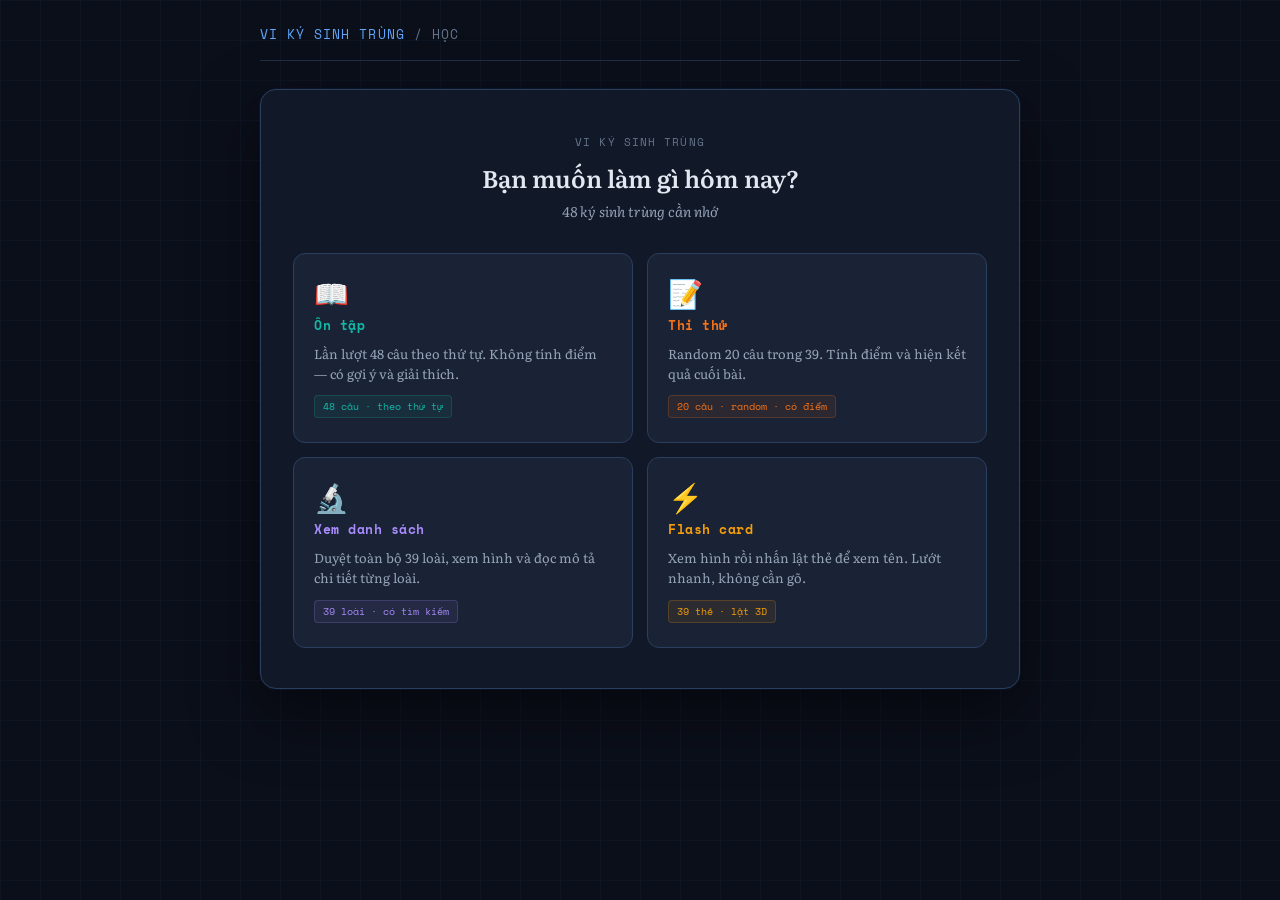
==== commit dc7a60c1: "Update" ====
--- a/index.html
+++ b/index.html
@@ -18,6 +18,11 @@
   <div class="header-right">
     <button class="back-btn" id="back-btn" onclick="backToMenu()">← Quay lại</button>
     <span class="mode-pill" id="mode-pill"></span>
+    <!-- Timer (chỉ hiện khi thi thử) -->
+    <div class="exam-timer" id="exam-timer" style="display:none">
+      <span class="timer-icon">⏱</span>
+      <span class="timer-text" id="timer-text">20:00</span>
+    </div>
     <div class="progress-wrap" id="progress-wrap">
       <span class="progress-text" id="progress-text">0 / 0</span>
       <div class="progress-bar-outer">
@@ -52,22 +57,22 @@
       <div class="hc exam" onclick="startMode('exam')">
         <div class="hc-icon">📝</div>
         <div class="hc-name">Thi thử</div>
-        <div class="hc-desc">Random 20 câu trong 48. Tính điểm và hiện kết quả cuối bài.</div>
+        <div class="hc-desc">Random 20 câu trong 39. Tính điểm và hiện kết quả cuối bài.</div>
         <div class="hc-tag">20 câu · random · có điểm</div>
       </div>
 
       <div class="hc browse" onclick="startMode('browse')">
         <div class="hc-icon">🔬</div>
         <div class="hc-name">Xem danh sách</div>
-        <div class="hc-desc">Duyệt toàn bộ 48 loài, xem hình và đọc mô tả chi tiết từng loài.</div>
-        <div class="hc-tag">48 loài · có tìm kiếm</div>
+        <div class="hc-desc">Duyệt toàn bộ 39 loài, xem hình và đọc mô tả chi tiết từng loài.</div>
+        <div class="hc-tag">39 loài · có tìm kiếm</div>
       </div>
 
       <div class="hc flash" onclick="startMode('flash')">
         <div class="hc-icon">⚡</div>
         <div class="hc-name">Flash card</div>
         <div class="hc-desc">Xem hình rồi nhấn lật thẻ để xem tên. Lướt nhanh, không cần gõ.</div>
-        <div class="hc-tag">48 thẻ · lật 3D</div>
+        <div class="hc-tag">39 thẻ · lật 3D</div>
       </div>
     </div>
   </div>
@@ -92,7 +97,7 @@
     <div class="hint-text" id="hint-text"></div>
 
     <div class="input-area">
-      <div class="input-label">Đáp án của bạn</div>
+      <div class="input-label" id="input-label">Đáp án của bạn</div>
       <div class="input-row">
         <input
           type="text" id="answer-input" class="answer-input"
@@ -112,6 +117,7 @@
       <div class="explanation-text"   id="explanation-text"></div>
     </div>
 
+    <!-- Nút hành động -->
     <button class="next-btn" id="next-btn" onclick="nextQuestion()">Câu tiếp theo →</button>
   </div>
 
--- a/assets/css/style.css
+++ b/assets/css/style.css
@@ -1,4 +1,6 @@
-
+/* ═══════════════════════════════════
+   VARIABLES & RESET
+═══════════════════════════════════ */
 :root {
   --bg:      #0b0f1a;
   --surface: #111827;
@@ -19,32 +21,52 @@
   --mono:    'Space Mono', monospace;
   --serif:   'Literata', Georgia, serif;
 }
+
 * { box-sizing: border-box; margin: 0; padding: 0; }
+
 body {
-  background: var(--bg); color: var(--text);
-  font-family: var(--serif); min-height: 100vh;
-  display: flex; flex-direction: column; align-items: center;
+  background: var(--bg);
+  color: var(--text);
+  font-family: var(--serif);
+  min-height: 100vh;
+  display: flex;
+  flex-direction: column;
+  align-items: center;
   padding: 24px 16px 48px;
 }
+
 body::before {
-  content: ''; position: fixed; inset: 0;
-  background-image: linear-gradient(var(--border) 1px,transparent 1px),linear-gradient(90deg,var(--border) 1px,transparent 1px);
-  background-size: 40px 40px; opacity: 0.22; pointer-events: none; z-index: 0;
-}
-
-/* ─── HEADER ─── */
+  content: '';
+  position: fixed; inset: 0;
+  background-image:
+    linear-gradient(var(--border) 1px, transparent 1px),
+    linear-gradient(90deg, var(--border) 1px, transparent 1px);
+  background-size: 40px 40px;
+  opacity: 0.22;
+  pointer-events: none;
+  z-index: 0;
+}
+
+/* ═══════════════════════════════════
+   HEADER
+═══════════════════════════════════ */
 header {
   position: relative; z-index: 1;
   width: 100%; max-width: 760px;
   display: flex; align-items: center; justify-content: space-between;
-  margin-bottom: 28px; padding-bottom: 16px;
+  margin-bottom: 28px;
+  padding-bottom: 16px;
   border-bottom: 1px solid var(--border);
 }
-.logo { font-family: var(--mono); font-size: 13px; color: var(--acc2); letter-spacing: 0.08em; text-transform: uppercase; }
+
+.logo {
+  font-family: var(--mono); font-size: 13px;
+  color: var(--acc2); letter-spacing: 0.08em; text-transform: uppercase;
+}
 .logo span { color: var(--muted); }
+
 .header-right { display: flex; align-items: center; gap: 10px; }
 
-/* back button – always in header */
 .back-btn {
   display: none;
   font-family: var(--mono); font-size: 12px; font-weight: 700;
@@ -52,40 +74,64 @@
   background: transparent; border: 1px solid var(--bord2);
   border-radius: 6px; padding: 6px 14px; cursor: pointer;
   transition: border-color 0.2s, color 0.2s;
+  align-items: center; gap: 6px;
 }
 .back-btn:hover { border-color: var(--acc2); color: var(--acc2); }
-.back-btn.visible { display: inline-flex; align-items: center; gap: 6px; }
+.back-btn.visible { display: inline-flex; }
 
 .mode-pill {
-  display: none; font-family: var(--mono); font-size: 11px; font-weight: 700;
-  letter-spacing: 0.06em; text-transform: uppercase; padding: 4px 10px; border-radius: 4px;
-}
-.mode-pill.study  { color: var(--teal);   background: rgba(20,184,166,0.1); border: 1px solid rgba(20,184,166,0.25); }
-.mode-pill.exam   { color: var(--coral);  background: rgba(249,115,22,0.1); border: 1px solid rgba(249,115,22,0.25); }
+  display: none;
+  font-family: var(--mono); font-size: 11px; font-weight: 700;
+  letter-spacing: 0.06em; text-transform: uppercase;
+  padding: 4px 10px; border-radius: 4px;
+}
+.mode-pill.study  { color: var(--teal);   background: rgba(20,184,166,0.1);  border: 1px solid rgba(20,184,166,0.25); }
+.mode-pill.exam   { color: var(--coral);  background: rgba(249,115,22,0.1);  border: 1px solid rgba(249,115,22,0.25); }
 .mode-pill.browse { color: var(--purple); background: rgba(167,139,250,0.1); border: 1px solid rgba(167,139,250,0.25); }
+.mode-pill.flash   { color: var(--amber);  background: rgba(245,158,11,0.1);  border: 1px solid rgba(245,158,11,0.25); }
+.mode-pill.gallery { color: #22d3ee; background: rgba(34,211,238,0.1); border: 1px solid rgba(34,211,238,0.25); }
 
 .progress-wrap { display: none; align-items: center; gap: 10px; }
 .progress-text { font-family: var(--mono); font-size: 12px; color: var(--muted2); }
 .progress-bar-outer { width: 110px; height: 4px; background: var(--border); border-radius: 2px; overflow: hidden; }
 .progress-bar-inner { height: 100%; background: var(--accent); border-radius: 2px; transition: width 0.5s ease; }
 
-/* ─── CARD ─── */
+/* ═══════════════════════════════════
+   CARD WRAPPER
+═══════════════════════════════════ */
 .card {
   position: relative; z-index: 1;
   width: 100%; max-width: 760px;
-  background: var(--surface); border: 1px solid var(--bord2);
+  background: var(--surface);
+  border: 1px solid var(--bord2);
   border-radius: 16px; overflow: hidden;
   box-shadow: 0 0 0 1px rgba(59,130,246,0.05), 0 24px 64px rgba(0,0,0,0.5);
 }
 
-/* ══════════════════════════════
-   ① HOME SCREEN – 4 chức năng
-══════════════════════════════ */
-#home-screen { padding: 44px 32px 40px; display: flex; flex-direction: column; align-items: center; }
-.home-eyebrow { font-family: var(--mono); font-size: 11px; letter-spacing: 0.1em; text-transform: uppercase; color: var(--muted); margin-bottom: 10px; }
-.home-title   { font-family: var(--serif); font-size: 24px; font-weight: 600; color: var(--text); margin-bottom: 6px; text-align: center; }
-.home-sub     { font-family: var(--serif); font-style: italic; font-size: 14px; color: var(--muted2); margin-bottom: 32px; text-align: center; }
-
+.loading {
+  padding: 56px; text-align: center;
+  font-family: var(--mono); font-size: 14px; color: var(--muted);
+}
+
+/* ═══════════════════════════════════
+   HOME SCREEN
+═══════════════════════════════════ */
+#home-screen {
+  padding: 44px 32px 40px;
+  display: flex; flex-direction: column; align-items: center;
+}
+.home-eyebrow {
+  font-family: var(--mono); font-size: 11px; letter-spacing: 0.1em;
+  text-transform: uppercase; color: var(--muted); margin-bottom: 10px;
+}
+.home-title {
+  font-family: var(--serif); font-size: 24px; font-weight: 600;
+  color: var(--text); margin-bottom: 6px; text-align: center;
+}
+.home-sub {
+  font-family: var(--serif); font-style: italic; font-size: 14px;
+  color: var(--muted2); margin-bottom: 32px; text-align: center;
+}
 .home-cards { display: grid; grid-template-columns: 1fr 1fr; gap: 14px; width: 100%; }
 
 .hc {
@@ -107,41 +153,73 @@
 .hc.browse .hc-name { color: var(--purple); }
 .hc.flash  .hc-name { color: var(--amber); }
 .hc-desc { font-family: var(--serif); font-size: 13px; color: var(--muted2); line-height: 1.55; }
-.hc-tag  { font-family: var(--mono); font-size: 10px; padding: 3px 8px; border-radius: 4px; align-self: flex-start; margin-top: 2px; }
+.hc-tag {
+  font-family: var(--mono); font-size: 10px;
+  padding: 3px 8px; border-radius: 4px; align-self: flex-start; margin-top: 2px;
+}
 .hc.study  .hc-tag { color: var(--teal);   background: rgba(20,184,166,0.08);  border: 1px solid rgba(20,184,166,0.2); }
 .hc.exam   .hc-tag { color: var(--coral);  background: rgba(249,115,22,0.08);  border: 1px solid rgba(249,115,22,0.2); }
 .hc.browse .hc-tag { color: var(--purple); background: rgba(167,139,250,0.08); border: 1px solid rgba(167,139,250,0.2); }
 .hc.flash  .hc-tag { color: var(--amber);  background: rgba(245,158,11,0.08);  border: 1px solid rgba(245,158,11,0.2); }
 
-/* ══════════════════════════════
-   ② QUIZ SCREEN
-══════════════════════════════ */
-.card-top { padding: 16px 24px 0; display: flex; align-items: center; justify-content: space-between; }
-.badge { font-family: var(--mono); font-size: 11px; letter-spacing: 0.06em; text-transform: uppercase; color: var(--acc2); background: rgba(59,130,246,0.1); border: 1px solid rgba(59,130,246,0.2); padding: 4px 10px; border-radius: 4px; }
+/* ═══════════════════════════════════
+   QUIZ SCREEN
+═══════════════════════════════════ */
+.card-top {
+  padding: 16px 24px 0;
+  display: flex; align-items: center; justify-content: space-between;
+}
+.badge {
+  font-family: var(--mono); font-size: 11px; letter-spacing: 0.06em;
+  text-transform: uppercase; color: var(--acc2);
+  background: rgba(59,130,246,0.1); border: 1px solid rgba(59,130,246,0.2);
+  padding: 4px 10px; border-radius: 4px;
+}
 .attempt-dots { display: flex; gap: 6px; }
 .dot { width: 8px; height: 8px; border-radius: 50%; background: var(--bord2); transition: background 0.3s; }
 .dot.wrong   { background: var(--red); }
 .dot.correct { background: var(--green); }
 
-.question-text { padding: 20px 24px 16px; font-family: var(--serif); font-size: 18px; font-weight: 600; color: var(--text); line-height: 1.4; }
+.question-text {
+  padding: 20px 24px 16px;
+  font-family: var(--serif); font-size: 18px; font-weight: 600;
+  color: var(--text); line-height: 1.4;
+}
 
 .image-wrap {
   margin: 0 24px; border-radius: 10px; overflow: hidden;
   border: 1px solid var(--bord2); background: #0a1020;
-  min-height: 240px; display: flex; align-items: center; justify-content: center; position: relative;
-}
-.image-wrap img { width: 100%; height: auto; max-height: 320px; object-fit: contain; display: block; cursor: zoom-in; }
-.img-overlay { position: absolute; inset: 0; background: linear-gradient(to bottom,transparent 60%,rgba(11,15,26,0.35) 100%); pointer-events: none; }
-
-.hint-text { font-family: var(--serif); font-style: italic; font-size: 13px; color: var(--amber); padding: 10px 24px 0; min-height: 28px; opacity: 0; transition: opacity 0.4s; }
+  min-height: 240px;
+  display: flex; align-items: center; justify-content: center;
+  position: relative;
+}
+.image-wrap img {
+  width: 100%; height: auto; max-height: 320px;
+  object-fit: contain; display: block; cursor: zoom-in;
+}
+.img-overlay {
+  position: absolute; inset: 0;
+  background: linear-gradient(to bottom, transparent 60%, rgba(11,15,26,0.35) 100%);
+  pointer-events: none;
+}
+
+.hint-text {
+  font-family: var(--serif); font-style: italic; font-size: 13px;
+  color: var(--amber); padding: 10px 24px 0;
+  min-height: 28px; opacity: 0; transition: opacity 0.4s;
+}
 .hint-text.visible { opacity: 1; }
 
 .input-area { padding: 16px 24px; }
-.input-label { font-family: var(--mono); font-size: 11px; color: var(--muted); letter-spacing: 0.08em; text-transform: uppercase; margin-bottom: 10px; }
+.input-label {
+  font-family: var(--mono); font-size: 11px; color: var(--muted);
+  letter-spacing: 0.08em; text-transform: uppercase; margin-bottom: 10px;
+}
 .input-row { display: flex; gap: 10px; }
 
 .answer-input {
-  flex: 1; background: var(--surf2); border: 1px solid var(--bord2); border-radius: 8px;
+  flex: 1;
+  background: var(--surf2); border: 1px solid var(--bord2); border-radius: 8px;
   padding: 12px 16px; font-family: var(--mono); font-size: 14px; color: var(--text);
   outline: none; transition: border-color 0.2s, box-shadow 0.2s;
 }
@@ -152,43 +230,70 @@
 .submit-btn {
   background: var(--accent); color: #fff; border: none; border-radius: 8px;
   padding: 12px 24px; font-family: var(--mono); font-size: 13px; font-weight: 700;
-  letter-spacing: 0.04em; cursor: pointer; white-space: nowrap; transition: background 0.2s, transform 0.1s;
+  letter-spacing: 0.04em; cursor: pointer; white-space: nowrap;
+  transition: background 0.2s, transform 0.1s;
 }
 .submit-btn:hover    { background: #2563eb; }
 .submit-btn:active   { transform: scale(0.97); }
 .submit-btn:disabled { background: var(--bord2); color: var(--muted); cursor: not-allowed; }
 
-.feedback-panel { margin: 0 24px 4px; border-radius: 10px; max-height: 0; overflow: hidden; opacity: 0; transition: max-height 0.45s ease, opacity 0.35s; }
+.feedback-panel {
+  margin: 0 24px 4px; border-radius: 10px;
+  max-height: 0; overflow: hidden; opacity: 0;
+  transition: max-height 0.45s ease, opacity 0.35s;
+}
 .feedback-panel.visible    { max-height: 320px; opacity: 1; }
 .feedback-panel.fp-correct { background: rgba(34,197,94,0.07);  border: 1px solid rgba(34,197,94,0.22); }
 .feedback-panel.fp-wrong   { background: rgba(239,68,68,0.07);  border: 1px solid rgba(239,68,68,0.2); }
+
 .feedback-header { padding: 12px 16px 6px; display: flex; align-items: center; gap: 8px; }
 .feedback-icon  { font-size: 15px; line-height: 1; }
-.feedback-label { font-family: var(--mono); font-size: 12px; font-weight: 700; letter-spacing: 0.06em; text-transform: uppercase; }
+.feedback-label {
+  font-family: var(--mono); font-size: 12px; font-weight: 700;
+  letter-spacing: 0.06em; text-transform: uppercase;
+}
 .fp-correct .feedback-label { color: var(--green); }
 .fp-wrong   .feedback-label { color: var(--red); }
-.correct-answer-line { padding: 0 16px 8px; font-family: var(--mono); font-size: 14px; color: var(--muted2); display: none; }
+
+.correct-answer-line {
+  padding: 0 16px 8px; font-family: var(--mono); font-size: 14px;
+  color: var(--muted2); display: none;
+}
 .correct-answer-line strong { color: #fff; font-weight: 700; }
-.explanation-text { padding: 8px 16px 14px; font-family: var(--serif); font-size: 14px; line-height: 1.7; color: var(--muted2); border-top: 1px solid rgba(255,255,255,0.06); display: none; }
+
+.explanation-text {
+  padding: 8px 16px 14px; font-family: var(--serif); font-size: 14px;
+  line-height: 1.7; color: var(--muted2);
+  border-top: 1px solid rgba(255,255,255,0.06); display: none;
+}
 
 .next-btn {
-  display: none; width: calc(100% - 48px); margin: 8px 24px 24px; padding: 13px;
+  display: none;
+  width: calc(100% - 48px); margin: 8px 24px 24px; padding: 13px;
   background: transparent; border: 1px solid var(--accent); border-radius: 8px;
   color: var(--acc2); font-family: var(--mono); font-size: 13px; font-weight: 700;
   letter-spacing: 0.06em; cursor: pointer; transition: background 0.2s; text-align: center;
 }
-.next-btn:hover { background: rgba(59,130,246,0.1); }
+.next-btn:hover  { background: rgba(59,130,246,0.1); }
 .next-btn.visible { display: block; }
 
-/* ══════════════════════════════
-   ③ DONE SCREEN
-══════════════════════════════ */
-#done-screen { display: none; flex-direction: column; align-items: center; padding: 48px 32px; text-align: center; }
+/* ═══════════════════════════════════
+   DONE SCREEN
+═══════════════════════════════════ */
+#done-screen {
+  display: none; flex-direction: column; align-items: center;
+  padding: 48px 32px; text-align: center;
+}
 #done-screen.visible { display: flex; }
-.done-eyebrow { font-family: var(--mono); font-size: 11px; letter-spacing: 0.1em; text-transform: uppercase; color: var(--muted); margin-bottom: 20px; }
+
+.done-eyebrow {
+  font-family: var(--mono); font-size: 11px; letter-spacing: 0.1em;
+  text-transform: uppercase; color: var(--muted); margin-bottom: 20px;
+}
 .study-done-icon  { font-size: 52px; line-height: 1; margin-bottom: 14px; }
 .study-done-title { font-family: var(--serif); font-size: 22px; font-weight: 600; color: var(--teal); margin-bottom: 8px; }
 .study-done-sub   { font-family: var(--serif); font-style: italic; font-size: 15px; color: var(--muted2); margin-bottom: 32px; }
+
 .exam-pct      { font-family: var(--mono); font-size: 68px; font-weight: 700; line-height: 1; margin-bottom: 6px; }
 .exam-fraction { font-family: var(--mono); font-size: 13px; color: var(--muted); letter-spacing: 0.06em; margin-bottom: 20px; }
 .exam-bar-wrap { width: 240px; height: 8px; background: var(--bord2); border-radius: 4px; overflow: hidden; margin-bottom: 28px; }
@@ -198,30 +303,37 @@
 .exam-bar.bad  { background: var(--red); }
 .exam-summary  { font-family: var(--serif); font-size: 15px; color: var(--muted2); line-height: 1.6; margin-bottom: 32px; }
 .exam-summary strong { color: var(--text); }
+
 .done-actions { display: flex; gap: 12px; flex-wrap: wrap; justify-content: center; }
-.done-btn { padding: 12px 24px; border-radius: 8px; font-family: var(--mono); font-size: 13px; font-weight: 700; letter-spacing: 0.04em; cursor: pointer; border: 1px solid transparent; transition: background 0.2s, border-color 0.2s, color 0.2s; }
+.done-btn {
+  padding: 12px 24px; border-radius: 8px;
+  font-family: var(--mono); font-size: 13px; font-weight: 700;
+  letter-spacing: 0.04em; cursor: pointer; border: 1px solid transparent;
+  transition: background 0.2s, border-color 0.2s, color 0.2s;
+}
 .done-btn-primary { background: var(--accent); color: #fff; }
 .done-btn-primary:hover { background: #2563eb; }
 .done-btn-outline { background: transparent; color: var(--muted2); border-color: var(--bord2); }
 .done-btn-outline:hover { border-color: var(--acc2); color: var(--acc2); }
 
-/* ══════════════════════════════
-   ④ BROWSE SCREEN – Xem danh sách
-══════════════════════════════ */
-#browse-screen { display: none; }
-
+/* ═══════════════════════════════════
+   BROWSE SCREEN
+═══════════════════════════════════ */
 .browse-toolbar {
   padding: 16px 20px 12px;
   border-bottom: 1px solid var(--border);
   display: flex; flex-direction: column; gap: 10px;
 }
 .browse-search-wrap { position: relative; }
-.browse-search-icon { position: absolute; left: 10px; top: 50%; transform: translateY(-50%); font-size: 13px; opacity: 0.4; pointer-events: none; }
+.browse-search-icon {
+  position: absolute; left: 10px; top: 50%; transform: translateY(-50%);
+  font-size: 13px; opacity: 0.4; pointer-events: none;
+}
 .browse-search {
   width: 100%; background: var(--surf2); border: 1px solid var(--bord2);
   border-radius: 8px; padding: 9px 12px 9px 34px;
-  font-family: var(--mono); font-size: 13px; color: var(--text); outline: none;
-  transition: border-color 0.2s;
+  font-family: var(--mono); font-size: 13px; color: var(--text);
+  outline: none; transition: border-color 0.2s;
 }
 .browse-search:focus { border-color: var(--purple); }
 
@@ -234,10 +346,13 @@
 .bcat-chip:hover  { border-color: var(--purple); color: var(--purple); }
 .bcat-chip.active { background: rgba(167,139,250,0.12); border-color: var(--purple); color: var(--purple); }
 
-.browse-count { font-family: var(--mono); font-size: 11px; color: var(--muted); padding: 0 20px 10px; }
+.browse-count {
+  font-family: var(--mono); font-size: 11px; color: var(--muted);
+  padding: 8px 20px 4px;
+}
 
 .browse-grid {
-  display: grid; grid-template-columns: repeat(2, 1fr); gap: 0;
+  display: grid; grid-template-columns: repeat(2, 1fr);
   max-height: 560px; overflow-y: auto;
   scrollbar-width: thin; scrollbar-color: var(--bord2) transparent;
 }
@@ -245,7 +360,7 @@
 .browse-grid::-webkit-scrollbar-thumb { background: var(--bord2); border-radius: 2px; }
 
 .browse-item {
-  padding: 14px 18px; border-bottom: 1px solid var(--border);
+  padding: 12px 16px; border-bottom: 1px solid var(--border);
   border-right: 1px solid var(--border);
   cursor: pointer; transition: background 0.15s;
   display: flex; gap: 12px; align-items: flex-start;
@@ -253,6 +368,7 @@
 .browse-item:nth-child(2n) { border-right: none; }
 .browse-item:hover { background: var(--surf2); }
 
+.bi-num { font-family: var(--mono); font-size: 10px; color: var(--muted); flex-shrink: 0; padding-top: 2px; min-width: 20px; }
 .bi-thumb {
   width: 52px; height: 52px; flex-shrink: 0;
   border-radius: 6px; overflow: hidden; background: #0a1020;
@@ -260,7 +376,6 @@
   display: flex; align-items: center; justify-content: center;
 }
 .bi-thumb img { width: 100%; height: 100%; object-fit: cover; }
-
 .bi-info { flex: 1; min-width: 0; }
 .bi-name {
   font-family: var(--mono); font-size: 12px; font-weight: 700;
@@ -268,24 +383,27 @@
   white-space: nowrap; overflow: hidden; text-overflow: ellipsis;
 }
 .bi-name mark { background: rgba(167,139,250,0.2); color: var(--purple); border-radius: 2px; padding: 0 1px; }
-.bi-cat  { font-family: var(--mono); font-size: 10px; color: var(--muted); }
-.bi-num  { font-family: var(--mono); font-size: 10px; color: var(--muted); margin-right: 4px; flex-shrink: 0; margin-top: 2px; }
-
-/* ── Detail modal (trong browse) ── */
+.bi-cat { font-family: var(--mono); font-size: 10px; color: var(--muted); }
+
+/* ── Detail Modal ── */
 #detail-modal {
   display: none; position: fixed; inset: 0; z-index: 999;
-  background: rgba(0,0,0,0.85); align-items: center; justify-content: center;
+  background: rgba(0,0,0,0.85);
+  align-items: center; justify-content: center;
 }
 #detail-modal.open { display: flex; }
+
 .detail-box {
   background: var(--surface); border: 1px solid var(--bord2); border-radius: 16px;
   width: 100%; max-width: 520px; max-height: 90vh; overflow-y: auto;
-  margin: 16px; animation: fadeUp 0.25s ease;
+  margin: 16px;
   scrollbar-width: thin; scrollbar-color: var(--bord2) transparent;
+  animation: fadeUp 0.25s ease;
 }
 .detail-box::-webkit-scrollbar { width: 4px; }
 .detail-box::-webkit-scrollbar-thumb { background: var(--bord2); border-radius: 2px; }
-.detail-img { width: 100%; max-height: 280px; object-fit: contain; background: #0a1020; border-radius: 12px 12px 0 0; display: block; }
+
+.detail-img { width: 100%; max-height: 280px; object-fit: contain; background: #0a1020; border-radius: 12px 12px 0 0; display: block; cursor: zoom-in; }
 .detail-body { padding: 20px 24px 28px; }
 .detail-cat  { font-family: var(--mono); font-size: 10px; letter-spacing: 0.08em; text-transform: uppercase; color: var(--purple); margin-bottom: 8px; }
 .detail-name { font-family: var(--serif); font-size: 22px; font-weight: 600; color: var(--text); margin-bottom: 6px; line-height: 1.3; }
@@ -301,15 +419,118 @@
 }
 .detail-close:hover { border-color: var(--acc2); color: var(--acc2); }
 
-/* ══════════════════════════════
+/* ═══════════════════════════════════
+   FLASH CARD
+═══════════════════════════════════ */
+.flash-header {
+  padding: 16px 24px 0;
+  display: flex; align-items: center; justify-content: space-between;
+}
+.flash-counter {
+  font-family: var(--mono); font-size: 12px; color: var(--muted2);
+}
+
+.flash-scene {
+  margin: 16px 24px;
+  height: min(460px, 58vw);
+  perspective: 1200px;
+  cursor: pointer;
+}
+
+.flash-card-inner {
+  position: relative; width: 100%; height: 100%;
+  transform-style: preserve-3d;
+  transition: transform 0.6s cubic-bezier(0.4, 0.2, 0.2, 1);
+  border-radius: 12px;
+}
+.flash-card-inner.flipped { transform: rotateY(180deg); }
+
+.flash-face {
+  position: absolute; inset: 0;
+  backface-visibility: hidden;
+  -webkit-backface-visibility: hidden;
+  border-radius: 12px;
+  overflow: hidden;
+  border: 1px solid var(--bord2);
+}
+
+/* Mặt trước — hình ảnh */
+.flash-front {
+  background: #0a1020;
+  display: flex; align-items: center; justify-content: center;
+  position: relative;
+}
+.flash-front img {
+  width: 100%; height: 100%; object-fit: contain; display: block;
+  padding: 12px;
+}
+.flash-front-hint {
+  position: absolute; bottom: 12px; right: 14px;
+  font-family: var(--mono); font-size: 11px;
+  color: rgba(255,255,255,0.4); pointer-events: none;
+  background: rgba(0,0,0,0.45); padding: 3px 8px; border-radius: 4px;
+}
+
+/* Mặt sau — đáp án */
+.flash-back {
+  transform: rotateY(180deg);
+  background: var(--surf2);
+  display: flex; flex-direction: column;
+  justify-content: center; align-items: center;
+  padding: 28px 32px; gap: 8px; text-align: center;
+  overflow-y: auto;
+}
+.flash-back-cat {
+  font-family: var(--mono); font-size: 10px; letter-spacing: 0.1em;
+  text-transform: uppercase; color: var(--purple);
+}
+.flash-back-name {
+  font-family: var(--mono); font-size: 24px; font-weight: 700;
+  color: var(--text); line-height: 1.2;
+}
+.flash-back-hint {
+  font-family: var(--serif); font-style: italic; font-size: 13px; color: var(--amber);
+}
+.flash-back-divider { width: 40px; height: 1px; background: var(--border); margin: 4px 0; }
+.flash-back-exp {
+  font-family: var(--serif); font-size: 13px; color: var(--muted2);
+  line-height: 1.65; text-align: left;
+  max-height: 100px; overflow-y: auto;
+  scrollbar-width: thin; scrollbar-color: var(--bord2) transparent;
+}
+
+/* Nav buttons */
+.flash-nav {
+  padding: 10px 24px 24px;
+  display: flex; gap: 10px;
+}
+.flash-nav-btn {
+  flex: 1; padding: 11px;
+  background: transparent; border: 1px solid var(--bord2); border-radius: 8px;
+  font-family: var(--mono); font-size: 13px; font-weight: 700;
+  color: var(--muted2); cursor: pointer;
+  transition: border-color 0.2s, color 0.2s, background 0.2s;
+}
+.flash-nav-btn:hover { border-color: var(--acc2); color: var(--acc2); }
+.flash-nav-btn.flip-btn {
+  background: rgba(167,139,250,0.1);
+  border-color: rgba(167,139,250,0.35); color: var(--purple);
+}
+.flash-nav-btn.flip-btn:hover { background: rgba(167,139,250,0.2); }
+
+/* ═══════════════════════════════════
    LIGHTBOX
-══════════════════════════════ */
+═══════════════════════════════════ */
 #lightbox {
   display: none; position: fixed; inset: 0; z-index: 9999;
-  background: rgba(0,0,0,0.93); align-items: center; justify-content: center; cursor: zoom-out;
+  background: rgba(0,0,0,0.93);
+  align-items: center; justify-content: center; cursor: zoom-out;
 }
 #lightbox.open { display: flex; }
-#lightbox img { max-width: 92vw; max-height: 88vh; object-fit: contain; border-radius: 8px; box-shadow: 0 32px 80px rgba(0,0,0,0.7); }
+#lightbox img {
+  max-width: 92vw; max-height: 88vh; object-fit: contain;
+  border-radius: 8px; box-shadow: 0 32px 80px rgba(0,0,0,0.7);
+}
 #lightbox-close {
   position: fixed; top: 20px; right: 24px; z-index: 10000;
   font-family: var(--mono); font-size: 12px; font-weight: 700; letter-spacing: 0.06em;
@@ -319,17 +540,268 @@
 }
 #lightbox-close:hover { color: #fff; background: rgba(255,255,255,0.15); }
 
-/* ── Animations ── */
-@keyframes shake { 0%,100%{transform:translateX(0)} 20%{transform:translateX(-6px)} 40%{transform:translateX(6px)} 60%{transform:translateX(-4px)} 80%{transform:translateX(4px)} }
+/* ═══════════════════════════════════
+   ANIMATIONS
+═══════════════════════════════════ */
+@keyframes shake {
+  0%,100% { transform: translateX(0); }
+  20%     { transform: translateX(-6px); }
+  40%     { transform: translateX(6px); }
+  60%     { transform: translateX(-4px); }
+  80%     { transform: translateX(4px); }
+}
 .shake { animation: shake 0.35s ease; }
-@keyframes fadeUp { from{opacity:0;transform:translateY(14px)} to{opacity:1;transform:translateY(0)} }
+
+@keyframes fadeUp {
+  from { opacity: 0; transform: translateY(14px); }
+  to   { opacity: 1; transform: translateY(0); }
+}
 .fade-up { animation: fadeUp 0.35s ease forwards; }
 
-.loading { padding: 56px; text-align: center; font-family: var(--mono); font-size: 14px; color: var(--muted); }
-
+/* ═══════════════════════════════════
+   RESPONSIVE
+═══════════════════════════════════ */
 @media (max-width: 520px) {
   .home-cards  { grid-template-columns: 1fr; }
   .browse-grid { grid-template-columns: 1fr; }
   .browse-grid .browse-item { border-right: none; }
   .exam-pct    { font-size: 52px; }
-}
+  .flash-back-name { font-size: 18px; }
+}
+
+/* ═══════════════════════════════════
+   NEXT BTN & INPUT-LABEL transition
+═══════════════════════════════════ */
+.input-label { transition: color 0.3s; }
+
+.submit-btn { transition: background 0.25s, transform 0.1s; }
+
+/* ═══════════════════════════════════
+   EXAM TIMER
+═══════════════════════════════════ */
+.exam-timer {
+  display: flex; align-items: center; gap: 5px;
+  font-family: var(--mono); font-size: 13px; font-weight: 700;
+  color: var(--muted2);
+  background: var(--surf2);
+  border: 1px solid var(--bord2);
+  border-radius: 6px;
+  padding: 4px 10px;
+  transition: color 0.4s, border-color 0.4s, background 0.4s;
+}
+.exam-timer.warning {
+  color: var(--amber);
+  border-color: rgba(245,158,11,0.4);
+  background: rgba(245,158,11,0.08);
+}
+.exam-timer.danger {
+  color: var(--red);
+  border-color: rgba(239,68,68,0.4);
+  background: rgba(239,68,68,0.08);
+  animation: timerPulse 1s ease-in-out infinite;
+}
+@keyframes timerPulse {
+  0%, 100% { opacity: 1; }
+  50%       { opacity: 0.6; }
+}
+.timer-icon { font-size: 12px; }
+.timer-text { letter-spacing: 0.04em; }
+
+/* ═══════════════════════════════════
+   HOME CARD — GALLERY
+═══════════════════════════════════ */
+.hc.gallery { grid-column: 1 / -1; }
+.hc.gallery:hover { border-color: #22d3ee; }
+.hc.gallery .hc-name { color: #22d3ee; }
+.hc.gallery .hc-tag  { color: #22d3ee; background: rgba(34,211,238,0.08); border: 1px solid rgba(34,211,238,0.2); }
+
+/* ═══════════════════════════════════
+   GALLERY SCREEN
+═══════════════════════════════════ */
+.gallery-toolbar {
+  padding: 16px 20px 12px;
+  border-bottom: 1px solid var(--border);
+  display: flex; flex-direction: column; gap: 10px;
+}
+
+/* Grid loài — 3 cột, mỗi ô là thumbnail đại diện */
+.gallery-grid {
+  display: grid;
+  grid-template-columns: repeat(3, 1fr);
+  gap: 0;
+  max-height: 560px;
+  overflow-y: auto;
+  scrollbar-width: thin;
+  scrollbar-color: var(--bord2) transparent;
+}
+.gallery-grid::-webkit-scrollbar { width: 4px; }
+.gallery-grid::-webkit-scrollbar-thumb { background: var(--bord2); border-radius: 2px; }
+
+.gallery-item {
+  position: relative;
+  aspect-ratio: 1 / 1;
+  overflow: hidden;
+  border-bottom: 1px solid var(--border);
+  border-right: 1px solid var(--border);
+  cursor: pointer;
+  background: #0a1020;
+}
+.gallery-item:nth-child(3n) { border-right: none; }
+.gallery-item img {
+  width: 100%; height: 100%;
+  object-fit: cover;
+  transition: transform 0.25s ease, opacity 0.2s;
+  display: block;
+}
+.gallery-item:hover img { transform: scale(1.06); opacity: 0.85; }
+
+/* Badge số ảnh */
+.gallery-item-badge {
+  position: absolute; top: 6px; right: 6px;
+  font-family: var(--mono); font-size: 10px; font-weight: 700;
+  background: rgba(0,0,0,0.65); color: #fff;
+  border-radius: 4px; padding: 2px 6px;
+  pointer-events: none;
+}
+
+/* Overlay tên khi hover */
+.gallery-item-overlay {
+  position: absolute; bottom: 0; left: 0; right: 0;
+  background: linear-gradient(transparent, rgba(0,0,0,0.78));
+  padding: 20px 8px 8px;
+  opacity: 0; transition: opacity 0.2s;
+  pointer-events: none;
+}
+.gallery-item:hover .gallery-item-overlay { opacity: 1; }
+.gallery-item-name {
+  font-family: var(--mono); font-size: 10px; font-weight: 700;
+  color: #fff; white-space: nowrap; overflow: hidden; text-overflow: ellipsis;
+}
+.gallery-item-cat {
+  font-family: var(--mono); font-size: 9px;
+  color: rgba(255,255,255,0.6); margin-top: 1px;
+}
+
+/* ═══════════════════════════════════
+   GALLERY SLIDESHOW MODAL
+═══════════════════════════════════ */
+#gallery-modal {
+  display: none; position: fixed; inset: 0; z-index: 998;
+  background: rgba(0,0,0,0.88);
+  align-items: center; justify-content: center;
+}
+#gallery-modal.open { display: flex; }
+
+.gm-box {
+  background: var(--surface); border: 1px solid var(--bord2);
+  border-radius: 16px;
+  width: 100%; max-width: 560px; max-height: 92vh;
+  margin: 16px; overflow-y: auto; overflow-x: hidden;
+  scrollbar-width: thin; scrollbar-color: var(--bord2) transparent;
+  animation: fadeUp 0.25s ease;
+}
+.gm-box::-webkit-scrollbar { width: 4px; }
+.gm-box::-webkit-scrollbar-thumb { background: var(--bord2); border-radius: 2px; }
+
+/* Header */
+.gm-header {
+  padding: 14px 18px;
+  border-bottom: 1px solid var(--border);
+  display: flex; align-items: center; justify-content: space-between; gap: 12px;
+}
+.gm-header-info { display: flex; flex-direction: column; gap: 2px; min-width: 0; }
+.gm-cat  { font-family: var(--mono); font-size: 10px; letter-spacing: 0.08em; text-transform: uppercase; color: var(--purple); }
+.gm-name { font-family: var(--serif); font-size: 18px; font-weight: 600; color: var(--text); line-height: 1.2; }
+.gm-close {
+  flex-shrink: 0; background: none; border: 1px solid var(--bord2);
+  border-radius: 6px; padding: 5px 10px;
+  font-family: var(--mono); font-size: 13px; color: var(--muted2);
+  cursor: pointer; transition: color 0.2s, border-color 0.2s;
+}
+.gm-close:hover { color: var(--text); border-color: var(--muted2); }
+
+/* Ảnh lớn */
+.gm-img-wrap {
+  position: relative;
+  background: #0a1020;
+  display: flex; align-items: center; justify-content: center;
+  min-height: 260px; max-height: 360px; overflow: hidden;
+}
+.gm-img {
+  width: 100%; max-height: 360px;
+  object-fit: contain; display: block;
+  cursor: zoom-in;
+}
+
+/* Mũi tên trái/phải */
+.gm-arrow {
+  position: absolute; top: 50%; transform: translateY(-50%);
+  background: rgba(0,0,0,0.5); border: 1px solid rgba(255,255,255,0.15);
+  color: #fff; font-size: 24px; line-height: 1;
+  width: 36px; height: 36px; border-radius: 50%;
+  display: flex; align-items: center; justify-content: center;
+  cursor: pointer; transition: background 0.2s;
+  z-index: 2;
+}
+.gm-arrow:hover { background: rgba(0,0,0,0.8); }
+.gm-arrow.hidden { display: none; }
+.gm-prev { left: 10px; }
+.gm-next { right: 10px; }
+
+/* Counter */
+.gm-counter {
+  position: absolute; bottom: 8px; right: 10px;
+  font-family: var(--mono); font-size: 11px;
+  color: rgba(255,255,255,0.55);
+  background: rgba(0,0,0,0.5); border-radius: 4px; padding: 2px 7px;
+  pointer-events: none;
+}
+
+/* Caption */
+.gm-caption {
+  padding: 8px 18px 4px;
+  font-family: var(--serif); font-style: italic; font-size: 13px;
+  color: var(--muted2); min-height: 28px; text-align: center;
+}
+
+/* Thumbnail strip */
+.gm-thumbs {
+  display: flex; gap: 6px; overflow-x: auto;
+  padding: 8px 18px 12px;
+  scrollbar-width: thin; scrollbar-color: var(--bord2) transparent;
+}
+.gm-thumbs::-webkit-scrollbar { height: 3px; }
+.gm-thumbs::-webkit-scrollbar-thumb { background: var(--bord2); border-radius: 2px; }
+
+.gm-thumb {
+  flex-shrink: 0; width: 54px; height: 54px;
+  border-radius: 6px; overflow: hidden;
+  border: 2px solid transparent;
+  cursor: pointer; transition: border-color 0.15s, opacity 0.15s;
+  background: #0a1020;
+}
+.gm-thumb img { width: 100%; height: 100%; object-fit: cover; display: block; }
+.gm-thumb:hover { opacity: 0.85; }
+.gm-thumb.active { border-color: var(--purple); }
+
+/* Info section */
+.gm-info {
+  border-top: 1px solid var(--border);
+  padding: 14px 18px 20px;
+  display: flex; flex-direction: column; gap: 8px;
+}
+.gm-hint {
+  font-family: var(--serif); font-style: italic; font-size: 13px;
+  color: var(--amber);
+}
+.gm-explain {
+  font-family: var(--serif); font-size: 14px;
+  line-height: 1.75; color: var(--muted2);
+}
+.gm-explain.empty { color: var(--muted); font-style: italic; }
+
+@media (max-width: 520px) {
+  .gallery-grid { grid-template-columns: repeat(2, 1fr); }
+  .gallery-item:nth-child(3n) { border-right: 1px solid var(--border); }
+  .gallery-item:nth-child(2n) { border-right: none; }
+}
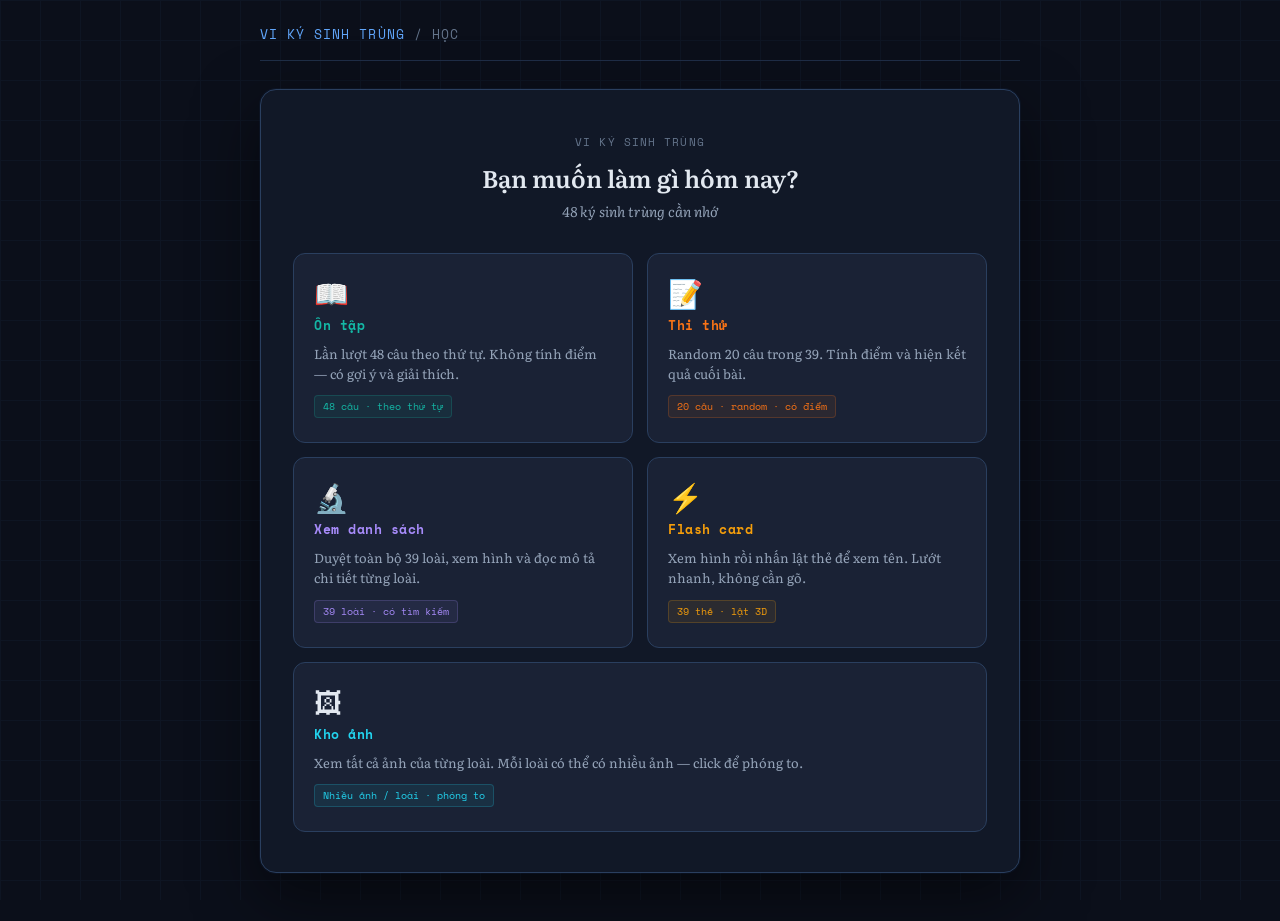
==== commit bd6d0a4b: "new" ====
--- a/index.html
+++ b/index.html
@@ -7,6 +7,7 @@
   <link rel="preconnect" href="https://fonts.googleapis.com">
   <link href="https://fonts.googleapis.com/css2?family=Space+Mono:wght@400;700&family=Literata:ital,wght@0,400;0,600;1,400&display=swap" rel="stylesheet">
   <link rel="stylesheet" href="./assets/css/style.css">
+  <link rel="stylesheet" href="./assets/css/gallery.css">
 </head>
 <body>
 
@@ -74,6 +75,13 @@
         <div class="hc-desc">Xem hình rồi nhấn lật thẻ để xem tên. Lướt nhanh, không cần gõ.</div>
         <div class="hc-tag">39 thẻ · lật 3D</div>
       </div>
+
+      <div class="hc gallery" onclick="startMode('gallery')" style="grid-column: 1 / -1">
+        <div class="hc-icon">🖼</div>
+        <div class="hc-name">Kho ảnh</div>
+        <div class="hc-desc">Xem tất cả ảnh của từng loài. Mỗi loài có thể có nhiều ảnh — click để phóng to.</div>
+        <div class="hc-tag">Nhiều ảnh / loài · phóng to</div>
+      </div>
     </div>
   </div>
 
@@ -200,6 +208,22 @@
       <button class="flash-nav-btn" onclick="nextFlash(); event.stopPropagation()">Tiếp →</button>
     </div>
 
+  </div>
+
+
+  <!-- ⑥ GALLERY SCREEN -->
+  <div id="gallery-screen" style="display:none">
+    <div class="browse-toolbar">
+      <div class="browse-search-wrap">
+        <span class="browse-search-icon">🔍</span>
+        <input type="text" class="browse-search" id="gallery-search"
+          placeholder="Tìm tên loài, danh mục..."
+          autocomplete="off" oninput="renderGallery()">
+      </div>
+      <div class="browse-cats" id="gallery-cats"></div>
+    </div>
+    <div class="browse-count" id="gallery-count"></div>
+    <div class="gallery-photo-grid" id="gallery-photo-grid"></div>
   </div>
 
 </div><!-- /card -->
@@ -223,8 +247,10 @@
 <div id="lightbox" onclick="closeLightbox()">
   <button id="lightbox-close" onclick="closeLightbox()">ESC · Đóng</button>
   <img id="lightbox-img" src="" alt="">
+  <div id="lightbox-tips" hidden></div>
 </div>
 
 <script src="./assets/js/main.js"></script>
+<script src="./assets/js/gallery.js"></script>
 </body>
 </html>
--- a/assets/css/gallery.css
+++ b/assets/css/gallery.css
@@ -0,0 +1,113 @@
+/* ══════════════════════════════════
+   GALLERY — Home card
+══════════════════════════════════ */
+.hc.gallery { grid-column: 1 / -1; }
+.hc.gallery:hover { border-color: #22d3ee; }
+.hc.gallery .hc-name { color: #22d3ee; }
+.hc.gallery .hc-tag {
+  color: #22d3ee;
+  background: rgba(34,211,238,0.08);
+  border: 1px solid rgba(34,211,238,0.2);
+}
+
+.mode-pill.gallery {
+  color: #22d3ee;
+  background: rgba(34,211,238,0.1);
+  border: 1px solid rgba(34,211,238,0.25);
+}
+
+/* ══════════════════════════════════
+   GALLERY — Photo grid
+══════════════════════════════════ */
+.gallery-photo-grid {
+  display: grid;
+  grid-template-columns: repeat(3, 1fr);
+  gap: 0;
+  max-height: 600px;
+  overflow-y: auto;
+  scrollbar-width: thin;
+  scrollbar-color: var(--bord2) transparent;
+}
+.gallery-photo-grid::-webkit-scrollbar { width: 4px; }
+.gallery-photo-grid::-webkit-scrollbar-thumb {
+  background: var(--bord2);
+  border-radius: 2px;
+}
+
+.gp-item {
+  position: relative;
+  aspect-ratio: 1;
+  overflow: hidden;
+  border-bottom: 1px solid var(--border);
+  border-right: 1px solid var(--border);
+  cursor: zoom-in;
+  background: #0a1020;
+}
+.gp-item:nth-child(3n) { border-right: none; }
+
+.gp-item img {
+  width: 100%; height: 100%;
+  object-fit: cover; display: block;
+  transition: transform 0.25s, opacity 0.2s;
+}
+.gp-item:hover img { transform: scale(1.07); opacity: 0.88; }
+
+/* Overlay tên + caption khi hover */
+.gp-overlay {
+  position: absolute; bottom: 0; left: 0; right: 0;
+  background: linear-gradient(transparent, rgba(0,0,0,0.75));
+  padding: 18px 8px 7px;
+  opacity: 0;
+  transition: opacity 0.2s;
+  pointer-events: none;
+}
+.gp-item:hover .gp-overlay { opacity: 1; }
+
+.gp-name {
+  font-family: 'Space Mono', monospace;
+  font-size: 10px; font-weight: 700; color: #fff;
+  white-space: nowrap; overflow: hidden; text-overflow: ellipsis;
+}
+.gp-caption {
+  font-family: 'Literata', serif;
+  font-size: 10px; font-style: italic;
+  color: rgba(255,255,255,0.65);
+  margin-top: 1px;
+  white-space: nowrap; overflow: hidden; text-overflow: ellipsis;
+}
+
+/* Chấm vàng — ảnh có tips */
+.gp-tips-dot {
+  position: absolute; top: 6px; right: 6px;
+  width: 8px; height: 8px; border-radius: 50%;
+  background: #f59e0b;
+  box-shadow: 0 0 0 2px rgba(0,0,0,0.4);
+}
+
+/* ══════════════════════════════════
+   LIGHTBOX TIPS (hiện bên dưới ảnh)
+══════════════════════════════════ */
+#lightbox-tips {
+  position: fixed;
+  bottom: 28px; left: 50%;
+  transform: translateX(-50%);
+  max-width: 560px; width: calc(100% - 32px);
+  background: rgba(245,158,11,0.12);
+  border: 1px solid rgba(245,158,11,0.3);
+  border-radius: 10px; padding: 10px 16px;
+  font-family: 'Literata', serif;
+  font-size: 13px; color: #f59e0b; line-height: 1.5;
+  text-align: center;
+  pointer-events: none;
+  z-index: 10001;
+}
+#lightbox-tips[hidden] { display: none; }
+
+/* ══════════════════════════════════
+   RESPONSIVE
+══════════════════════════════════ */
+@media (max-width: 480px) {
+  .gallery-photo-grid { grid-template-columns: repeat(2, 1fr); }
+  .gp-item:nth-child(3n) { border-right: 1px solid var(--border); }
+  .gp-item:nth-child(2n) { border-right: none; }
+}
